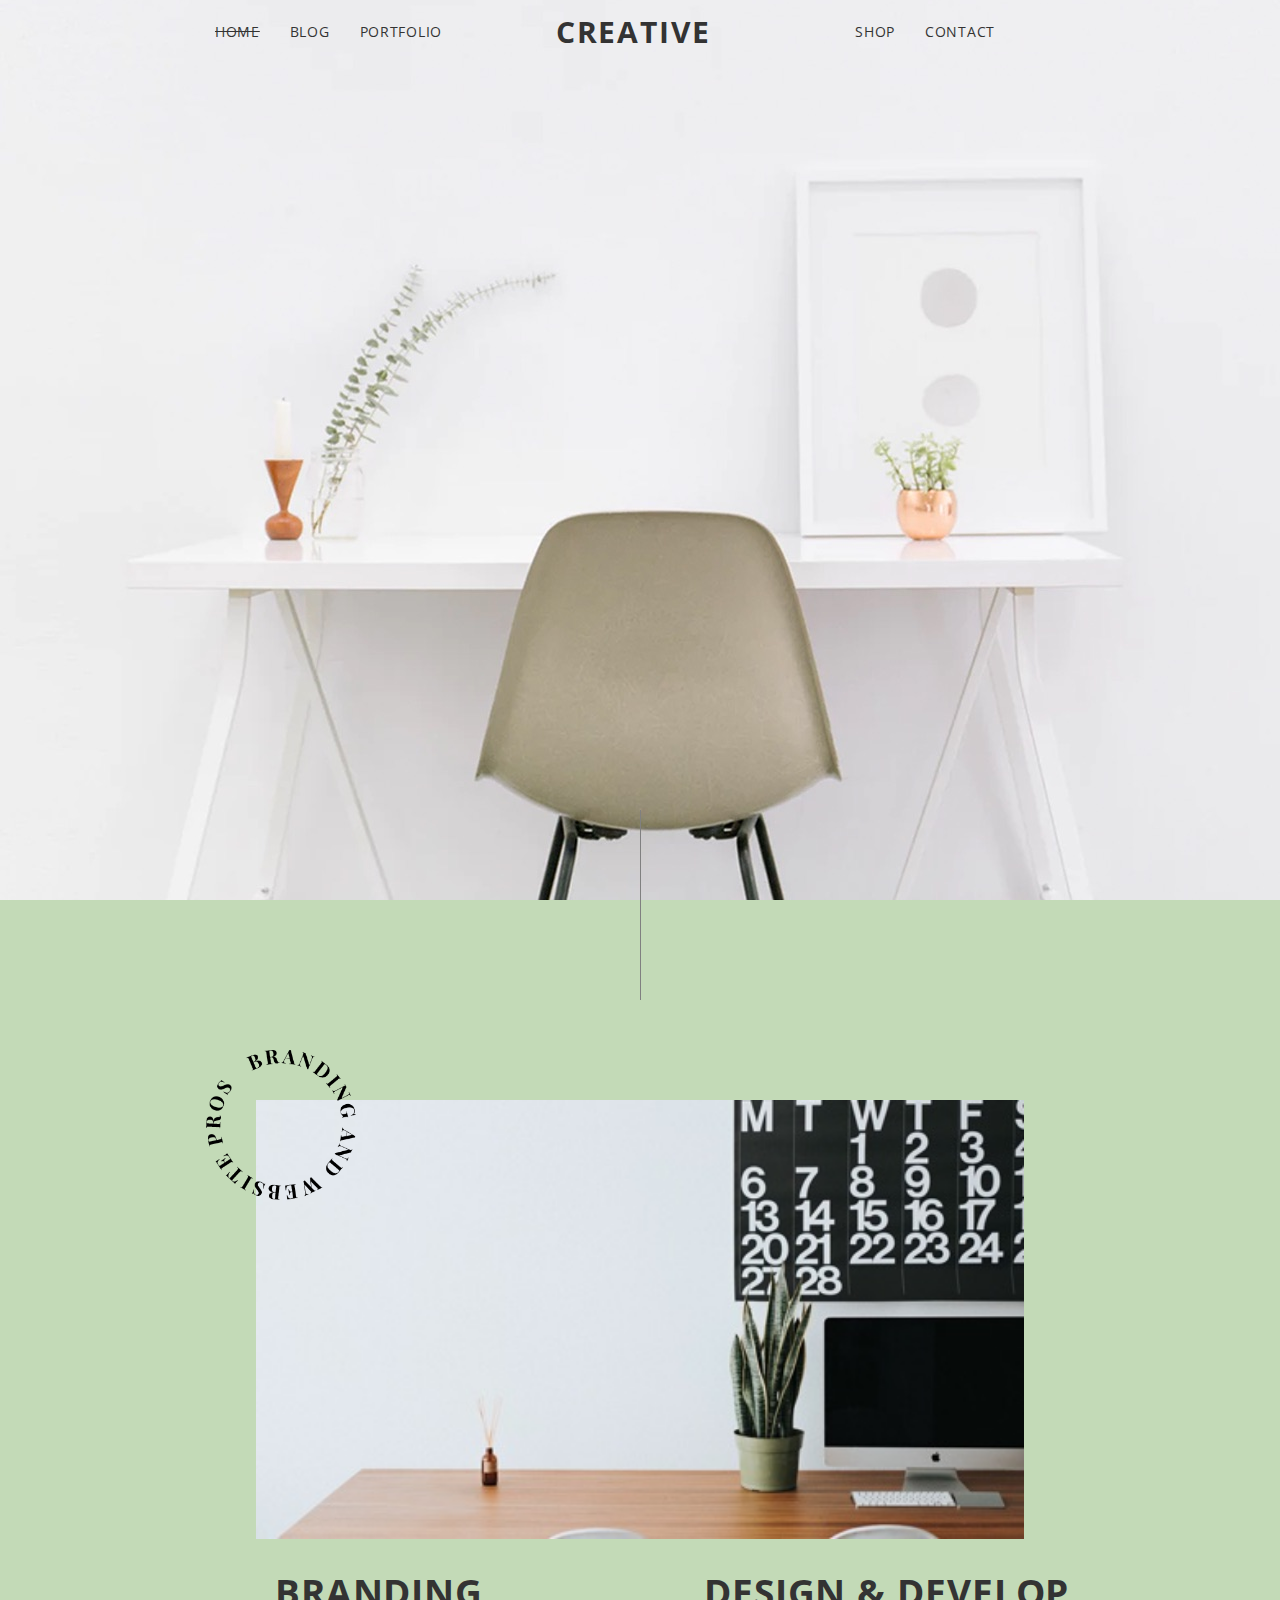
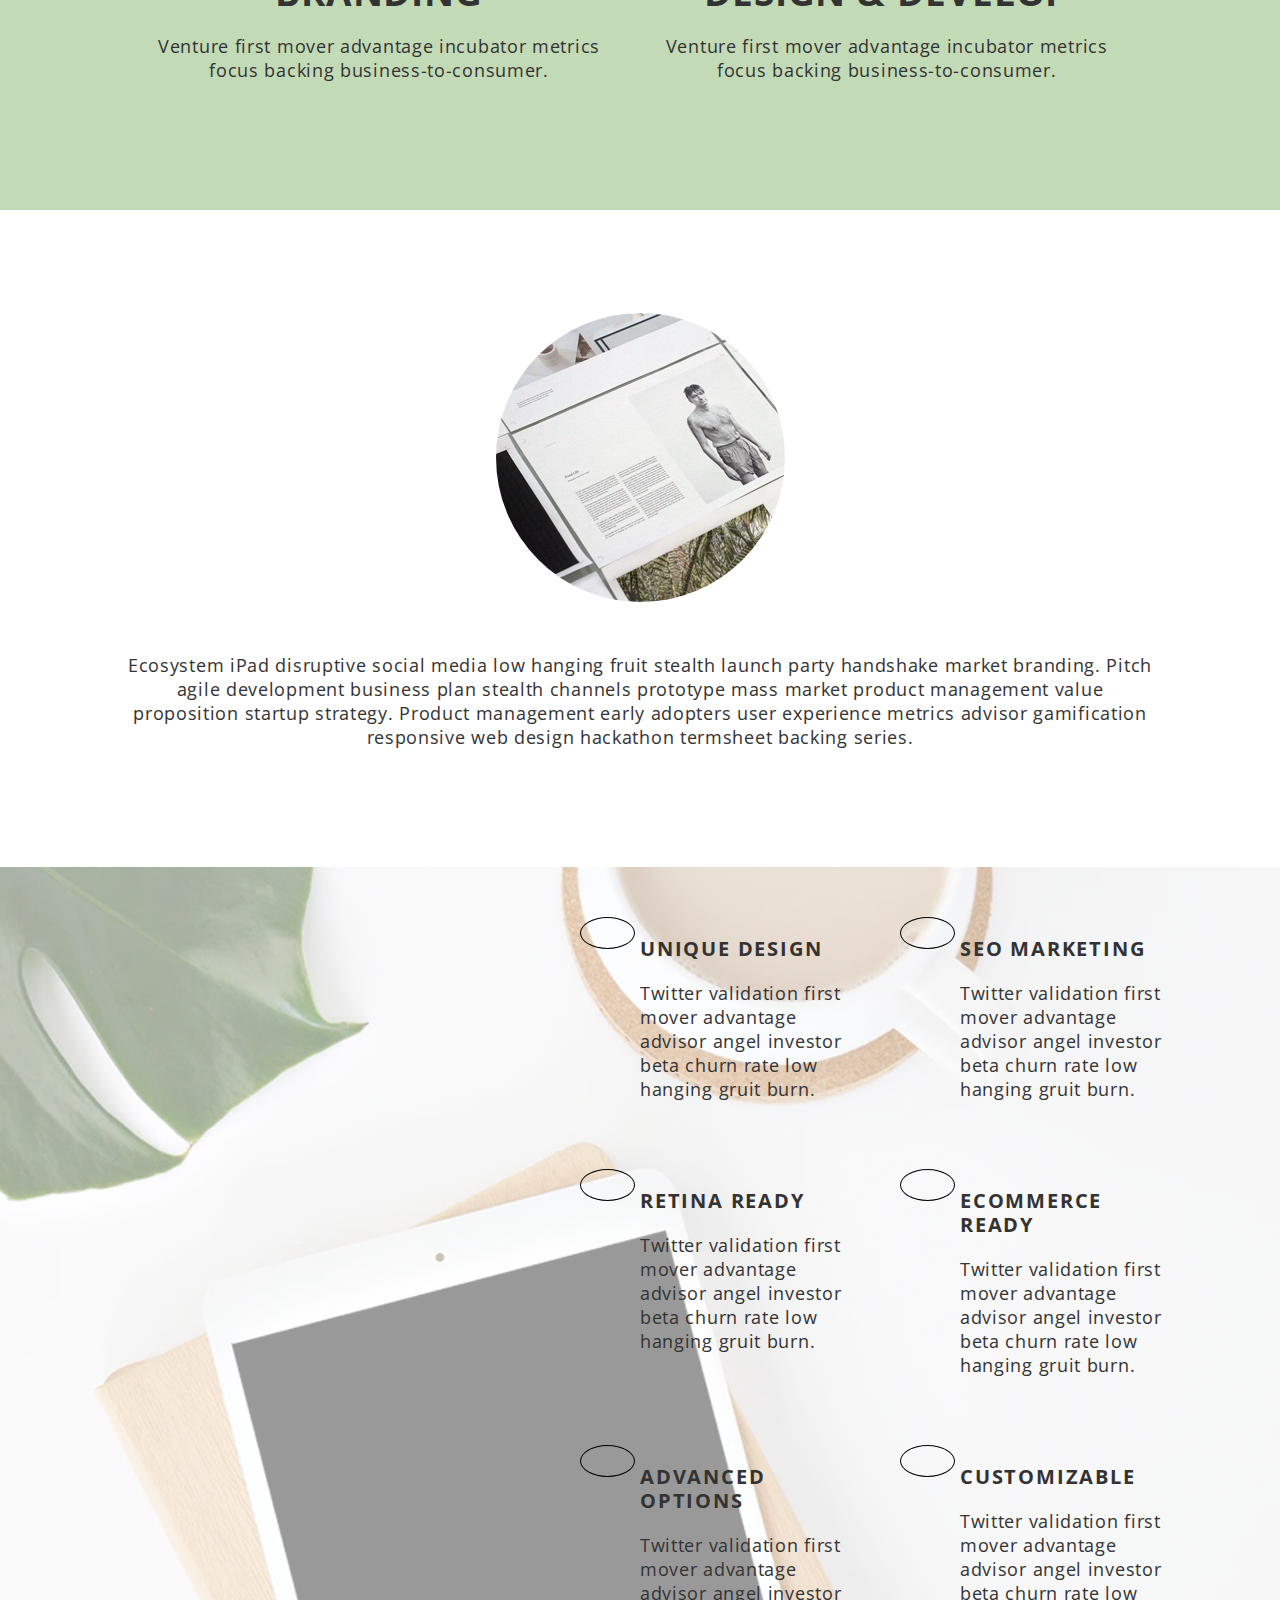
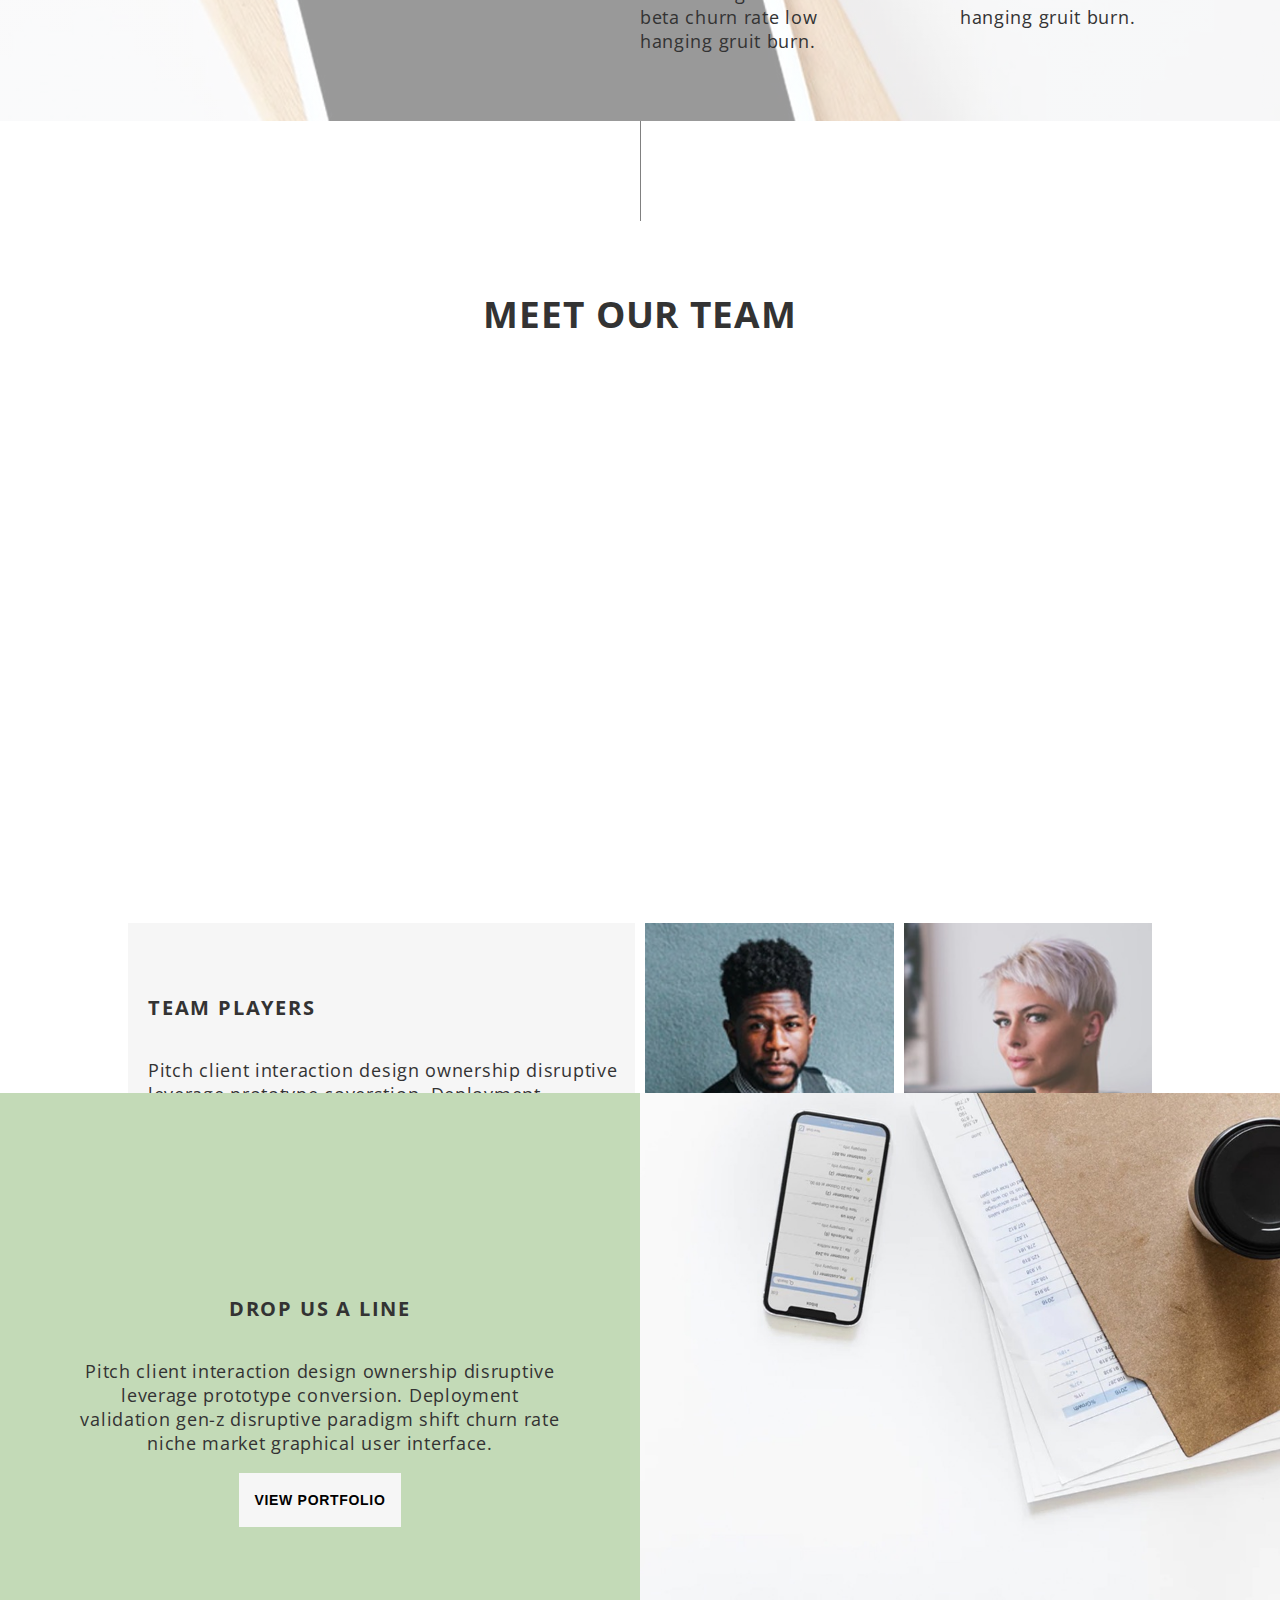
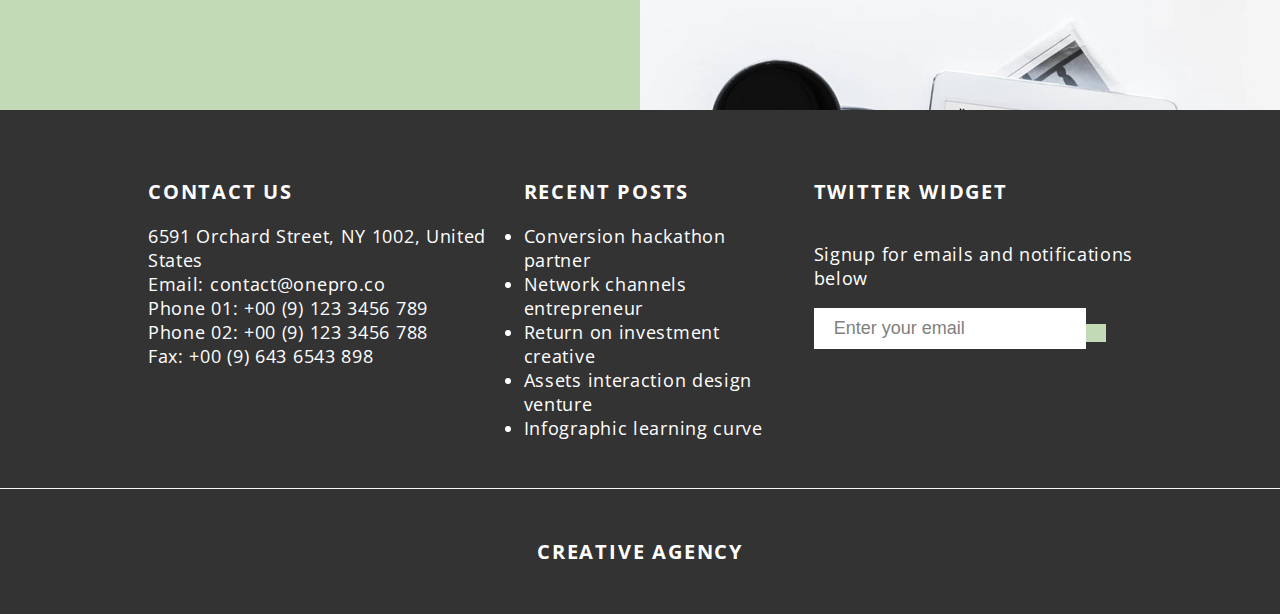
==== index.html @ 843fdb10 "finished media queries" ====
<!DOCTYPE html>
<html lang="en">
<head>
    <meta charset="UTF-8">
    <meta http-equiv="X-UA-Compatible" content="IE=edge">
    <meta name="viewport" content="width=device-width, initial-scale=1.0">
    <title>ashleyThadickalProjectOne</title>
    <link rel="preconnect" href="https://fonts.googleapis.com">
    <link rel="preconnect" href="https://fonts.gstatic.com" crossorigin>
    <link href="https://fonts.googleapis.com/css2?family=Montserrat:wght@400;700&display=swap" rel="stylesheet">
    <link rel="preconnect" href="https://fonts.googleapis.com">
    <link rel="preconnect" href="https://fonts.gstatic.com" crossorigin>
    <link href="https://fonts.googleapis.com/css2?family=Open+Sans&display=swap" rel="stylesheet">
    <link rel="stylesheet" href="https://use.fontawesome.com/releases/v5.15.4/css/all.css"
        integrity="sha384-DyZ88mC6Up2uqS4h/KRgHuoeGwBcD4Ng9SiP4dIRy0EXTlnuz47vAwmeGwVChigm" crossorigin="anonymous">
    <link rel="stylesheet" href="./styles/sass/styles.css">
</head>
<body>
    <!-- Beginning of Header Section -->
    <header class="indexHeader">
        <div class="wrapper">
            <nav>
                <ul>
                    <li>
                        <a class="home" href="#home">home</a>
                    </li>
                    <li>
                        <a href="blog.html">blog</a>
                    </li>
                    <li>
                        <a href="#portfolio">portfolio</a>
                    </li>
                </ul>
                <h1>creative</h1>
                <ul>
                    <li>
                        <a href="#shop">shop</a>
                    </li>
                    <li>
                        <a href="contact.html">contact</a>
                    </li>
                    <li class="icon">
                        <i class="fas fa-search"></i>
                    </li>
                    <li class="icon">
                        <i class="fas fa-shopping-bag"></i>
                    </li>
                </ul>
            </nav>
            <i class="fa fa-bars"></i>
            <!-- End of Nav -->
        </div>
    </header>
    <!-- End of Header -->
    <main>
        <section class="indexBranding">
            <div class="wrapper brandingCircle">
                
                <div class="brandingImage">
                    <img src="./assets/home-2.jpeg" alt="A desktop with a snake plant, Apple desktop and calendar on the wall">
                </div>

                <div class="brandingContainer">
                    <h2>branding</h2>
                    <p>Venture first mover advantage incubator metrics focus backing business-to-consumer.</p>
                </div>

                <div class="brandingContainer">
                    <h2>design & develop</h2>
                    <p>Venture first mover advantage incubator metrics focus backing business-to-consumer.</p>
                </div>
                
            </div>
        </section>

        <section class="wrapper imageSummary">
            <div>
                <i class="fas fa-chevron-left"></i>
                <img src="./assets/home-3.jpeg" alt="Photograph of a man in a bathing suit with a story to the left of the photograph">
                <i class="fas fa-chevron-right"></i>
            </div>
            <p>Ecosystem iPad disruptive social media low hanging fruit stealth launch party handshake market branding. Pitch agile development business plan stealth channels prototype mass market product management value proposition startup strategy. Product management early adopters user experience metrics advisor gamification responsive web design hackathon termsheet backing series.</p>
        </section>

        <section class="features">
            
            <div class="featuresContainer">
                <div class="box boxA">
                    <i class="fas fa-magic"></i>
                    <h3>unique design</h3>
                    <p>Twitter validation first mover advantage advisor angel investor beta churn rate low hanging gruit burn.</p>
                </div>
                <div class="box boxB">
                    <i class="fas fa-map-pin"></i>
                    <h3>seo marketing</h3>
                    <p>Twitter validation first mover advantage advisor angel investor beta churn rate low hanging gruit burn.</p>
                </div>
                <div class="box boxC">
                    <i class="fas fa-desktop"></i>
                    <h3>retina ready</h3>
                    <p>Twitter validation first mover advantage advisor angel investor beta churn rate low hanging gruit burn.</p>    
                </div>
                <div class="box boxD">
                    <i class="fas fa-shopping-bag"></i>
                    <h3>ecommerce ready</h3>
                    <p>Twitter validation first mover advantage advisor angel investor beta churn rate low hanging gruit burn.</p>
                </div>
                <div class="box boxE">
                    <i class="fas fa-sliders-h"></i>
                    <h3>advanced options</h3>
                    <p>Twitter validation first mover advantage advisor angel investor beta churn rate low hanging gruit burn.</p>
                </div>
                <div class="box boxF">
                    <i class="fas fa-smile"></i>
                    <h3>customizable</h3>
                    <p>Twitter validation first mover advantage advisor angel investor beta churn rate low hanging gruit burn.</p>
                </div>         
            </div>
        </section>

        <section class="wrapper ourTeam">
            <h2>meet our team</h2>
            <div class="teamContainer">
                <div class="teamPlayers">
                    <h3>team players</h3>
                    <p>Pitch client interaction design ownership disruptive leverage prototype coverstion. Deployment validation gen-z disruptive paradigm shift churn rate niche market graphical user interface.</p>
                </div>          
                <div class="gridImg imgA">
                    <img src="./assets/home-5.jpeg" alt="Man looking straight on to camera with a stripped shirt, grey vest and orange tie">
                </div>
                <div class="gridImg imgB">
                    <img src="./assets/home-6.jpeg" alt="Woman looking to the left toward the camera with a black and beige patterned shirt">
                </div>
                <div class="gridImg imgC">
                    <img src="./assets/home-7.jpeg" alt="Woman looking straight on to camera with a stripped tank top on">
                </div>
                <div class="gridImg imgD">
                    <img src="./assets/home-8.jpeg" alt="Man looking straigt on to camera with a black shirt">
                </div>
                <div class="gridImg imgE">
                    <img src="./assets/home-9.jpeg" alt="Woman looking on straight to camera with a grey sweater">
                </div>
                <div class="workWithUs">
                    <p>want to work <span>with us!</span></p>
                </div>
            </div>
        </section>

        <section class="viewPortfolio">
            <div class="portfolioContainer">
                <h3>drop us a line</h3>
                <p>Pitch client interaction design ownership disruptive leverage prototype conversion. Deployment validation gen-z disruptive paradigm shift churn rate niche market graphical user interface.</p>
                <button>view portfolio</button>
            </div>
            <div class="viewPortfolioImg">
                <img src="./assets/home-10.jpeg" alt="cell phone on a desk with a file folder containing documents and take-out coffee cups on top of the folder and desk">
            </div>
        </section>
    </main>
    <footer>
        <section class="wrapper footerContainer">
            <div class="contactUs">
                <h3>contact us</h3>
                <p>6591 Orchard Street, NY 1002, United States</p>
                <p>Email: contact@onepro.co</p>
                <p>Phone 01: +00 (9) 123 3456 789</p>
                <p>Phone 02: +00 (9) 123 3456 788</p>
                <p>Fax: +00 (9) 643 6543 898</p>
                <ul>
                    <li><i class="fab fa-facebook-f"></i></li>
                    <li><i class="fab fa-twitter"></i></li>
                    <li><i class="fab fa-instagram"></i></li>
                </ul>
            </div>
    
            <div class="recentPosts">
                <h3>recent posts</h3>
                <ul>
                    <li>
                        <a href="#conversion">Conversion hackathon partner</a>
                    </li>
                    <li>
                        <a href="#network">Network channels entrepreneur</a>
                    </li>
                    <li>
                        <a href="#return">Return on investment creative</a>
                    </li>
                    <li>
                        <a href="#assets">Assets interaction design venture</a>
                    </li>
                    <li>
                        <a href="#infographic">Infographic learning curve</a>
                    </li>
                </ul>
            </div>
    
            <div class="twitterWidget">
                <h3>twitter widget</h3>
                <p>Signup for emails and notifications below</p>
                <form action="">
    
                    <label for="email" class="sr-only"></label>
                    <input type="email" name="email" placeholder="Enter your email"><span><button type="submit"><i class="fas fa-long-arrow-alt-right"></i></button></span>
                </form>
            </div>
        </section>
    
        <h3 class="wrapper">creative agency</h3>
    
    </footer>
</body>
</html>
---- styles/sass/styles.css ----
html {
  line-height: 1.15;
  -ms-text-size-adjust: 100%;
  -webkit-text-size-adjust: 100%;
}

body {
  margin: 0;
}

article, aside, footer, header, nav, section {
  display: block;
}

h1 {
  font-size: 2em;
  margin: 0.67em 0;
}

figcaption, figure, main {
  display: block;
}

figure {
  margin: 1em 40px;
}

hr {
  box-sizing: content-box;
  height: 0;
  overflow: visible;
}

pre {
  font-family: monospace, monospace;
  font-size: 1em;
}

a {
  background-color: transparent;
  -webkit-text-decoration-skip: objects;
}

abbr[title] {
  border-bottom: none;
  text-decoration: underline;
  -webkit-text-decoration: underline dotted;
          text-decoration: underline dotted;
}

b, strong {
  font-weight: inherit;
}

b, strong {
  font-weight: bolder;
}

code, kbd, samp {
  font-family: monospace, monospace;
  font-size: 1em;
}

dfn {
  font-style: italic;
}

mark {
  background-color: #ff0;
  color: #000;
}

small {
  font-size: 80%;
}

sub, sup {
  font-size: 75%;
  line-height: 0;
  position: relative;
  vertical-align: baseline;
}

sub {
  bottom: -0.25em;
}

sup {
  top: -0.5em;
}

audio, video {
  display: inline-block;
}

audio:not([controls]) {
  display: none;
  height: 0;
}

img {
  border-style: none;
}

svg:not(:root) {
  overflow: hidden;
}

button, input, optgroup, select, textarea {
  font-family: sans-serif;
  font-size: 100%;
  line-height: 1.15;
  margin: 0;
}

button, input {
  overflow: visible;
}

button, select {
  text-transform: none;
}

button, html [type=button], [type=reset], [type=submit] {
  -webkit-appearance: button;
}

button::-moz-focus-inner, [type=button]::-moz-focus-inner, [type=reset]::-moz-focus-inner, [type=submit]::-moz-focus-inner {
  border-style: none;
  padding: 0;
}

button:-moz-focusring, [type=button]:-moz-focusring, [type=reset]:-moz-focusring, [type=submit]:-moz-focusring {
  outline: 1px dotted ButtonText;
}

fieldset {
  padding: 0.35em 0.75em 0.625em;
}

legend {
  box-sizing: border-box;
  color: inherit;
  display: table;
  max-width: 100%;
  padding: 0;
  white-space: normal;
}

progress {
  display: inline-block;
  vertical-align: baseline;
}

textarea {
  overflow: auto;
}

[type=checkbox], [type=radio] {
  box-sizing: border-box;
  padding: 0;
}

[type=number]::-webkit-inner-spin-button, [type=number]::-webkit-outer-spin-button {
  height: auto;
}

[type=search] {
  -webkit-appearance: textfield;
  outline-offset: -2px;
}

[type=search]::-webkit-search-cancel-button, [type=search]::-webkit-search-decoration {
  -webkit-appearance: none;
}

::-webkit-file-upload-button {
  -webkit-appearance: button;
  font: inherit;
}

details, menu {
  display: block;
}

summary {
  display: list-item;
}

canvas {
  display: inline-block;
}

template {
  display: none;
}

[hidden] {
  display: none;
}

.clearfix:after {
  visibility: hidden;
  display: block;
  font-size: 0;
  content: "";
  clear: both;
  height: 0;
}

html {
  box-sizing: border-box;
}

*, *:before, *:after {
  box-sizing: inherit;
}

.sr-only {
  position: absolute;
  width: 1px;
  height: 1px;
  margin: -1px;
  border: 0;
  padding: 0;
  white-space: nowrap;
  -webkit-clip-path: inset(100%);
          clip-path: inset(100%);
  clip: rect(0 0 0 0);
  overflow: hidden;
}

.indexHeader {
  background-image: url(../../assets/home-1.jpeg);
  background-position: center;
  background-repeat: no-repeat;
  height: 100vh;
  position: relative;
}
.indexHeader::after {
  content: "";
  display: block;
  width: 1px;
  height: 100px;
  background-color: grey;
  position: absolute;
  left: 50%;
  top: 90%;
}

.indexBranding {
  background-color: #c3dab7;
  padding-top: 200px;
  position: relative;
}
.indexBranding::before {
  content: "";
  display: block;
  width: 1px;
  height: 100px;
  background-color: grey;
  position: absolute;
  left: 50%;
  top: 0;
}

.brandingContainer {
  width: calc(50% - 30px);
  display: inline-block;
  text-align: center;
  margin: 10px;
  padding-bottom: 100px;
}

.brandingImage {
  width: 75%;
  margin: 0 auto;
  position: relative;
}
.brandingImage img {
  width: 100%;
}
.brandingImage::after {
  content: "";
  background-image: url(../../assets/home-circle-text.png);
  background-size: 150px 150px;
  height: 150px;
  width: 150px;
  z-index: 1;
  position: absolute;
  top: -50px;
  left: -50px;
}

.imageSummary {
  text-align: center;
}
.imageSummary div {
  display: flex;
  justify-content: space-between;
  margin: 10% auto 5% auto;
}
.imageSummary div i {
  margin-top: 20%;
}
.imageSummary img {
  border-radius: 50%;
}
.imageSummary div {
  transform: background 0.3s;
}
.imageSummary div i {
  height: 25px;
  width: 25px;
}
.imageSummary div i:hover, .imageSummary div i:focus {
  background-color: #c3dab7;
}
.imageSummary p {
  padding-bottom: 100px;
}

.features {
  background-image: url(../../assets/home-4.jpeg);
  background-size: cover;
  background-repeat: no-repeat;
  position: relative;
}
.features::before {
  content: "";
  display: block;
  width: 1px;
  height: 100px;
  background-color: grey;
  position: absolute;
  left: 50%;
  top: 100%;
}

.featuresContainer {
  display: flex;
  flex-wrap: wrap;
  margin-left: 50%;
  padding: 50px 0;
}
.featuresContainer h2 {
  display: none;
}

.box {
  width: 50%;
  margin-bottom: 50px;
  padding-right: 100px;
  position: relative;
  flex: 1 0 auto;
}
.box i {
  position: absolute;
  top: 0;
  left: -60px;
  width: 55px;
  border: 1px solid black;
  border-radius: 50%;
  padding: 15px;
  font-size: 1.5rem;
}

.boxE,
.boxF {
  margin-bottom: 0;
}

.ourTeam.wrapper {
  margin: 0px auto;
  padding: 150px 0;
}
.ourTeam.wrapper h2 {
  text-align: center;
}

.teamContainer {
  display: grid;
  grid-template-columns: 1fr 1fr 1fr 1fr;
  grid-template-rows: 50% 50%;
  gap: 10px;
  margin-bottom: 50px;
}

.teamPlayers {
  display: flex;
  flex-direction: column;
  justify-content: flex-end;
  grid-column: 1/span 2;
  grid-row: row;
  background-color: #f6f6f6;
  padding-left: 20px;
}
.teamPlayers h4 {
  text-transform: uppercase;
}

.imgA {
  grid-column: 3/span 1;
  grid-row: row;
}

.imgB {
  grid-column: 4/span 1;
  grid-row: row;
}

.imgC {
  grid-column: 1/span 1;
  grid-row: row 2;
}

.imgD {
  grid-column: 2/span 1;
  grid-row: row 2;
}

.imgE {
  grid-column: 3/span 1;
  grid-row: row 2;
}

.workWithUs {
  text-align: center;
  align-items: center;
  grid-column: 4/span 1;
  grid-row: row 2;
}
.workWithUs p {
  text-transform: uppercase;
  padding-top: 25%;
}
.workWithUs span {
  display: block;
}

.viewPortfolio {
  display: flex;
}
.viewPortfolio .portfolioContainer {
  background-color: #c3dab7;
  display: flex;
  flex-direction: column;
  justify-content: center;
  width: 50%;
  text-align: center;
  padding: 0 80px;
  transform: color 0.3s;
}
.viewPortfolio button {
  background-color: #f6f6f6;
  margin: 0 auto;
  padding: 15px;
  text-transform: uppercase;
  font-weight: bold;
  border: none;
}
.viewPortfolio button:hover, .viewPortfolio button:focus {
  color: #c3dab7;
}

.viewPortfolioImg {
  width: 50%;
}

header nav {
  display: flex;
  justify-content: space-around;
}
header nav ul {
  display: flex;
  align-items: center;
}
header nav ul li {
  margin-left: 30px;
}
header nav ul li i {
  margin-left: 20px;
}
header nav h2 {
  margin: 15px 30px;
}

.home {
  text-decoration: line-through;
}

.fa-bars {
  display: none;
}

footer {
  background-color: #333;
  color: #fff;
  position: relative;
}
footer::before {
  content: "";
  display: block;
  position: absolute;
  top: 75%;
  height: 1px;
  width: 100%;
  background-color: #f6f6f6;
}
footer > h3 {
  padding: 100px 0 50px 0;
  text-align: center;
}
footer .recentPosts ul {
  list-style: disc;
  transition: color 0.3s;
}
footer .recentPosts a {
  color: #fff;
  text-transform: none;
}
footer .recentPosts a:hover, footer .recentPosts a:focus {
  color: #333;
}

.footerContainer {
  display: flex;
  justify-content: space-between;
  padding-top: 50px;
}

.contactUs,
.recentPosts,
.twitterWidget {
  display: flex;
  flex-direction: column;
  margin-left: 20px;
}

.contactUs p {
  margin: 0;
}
.contactUs ul {
  display: flex;
  margin-top: 20px;
}
.contactUs ul li {
  padding-right: 20px;
}

.twitterWidget input[type=email] {
  padding: 10px 20px;
  border: none;
}
.twitterWidget ::-moz-placeholder {
  color: grey;
}
.twitterWidget :-ms-input-placeholder {
  color: grey;
}
.twitterWidget ::placeholder {
  color: grey;
}
.twitterWidget button {
  background-color: #c3dab7;
  border: none;
  padding: 10px 10px 8px;
}

.blogHeader {
  background-image: url(../../assets/blog-1.jpeg);
  background-position: center;
  background-repeat: no-repeat;
  background-size: cover;
  height: 100vh;
}

.blogContainer {
  padding-top: 80px;
}
.blogContainer > p {
  text-transform: uppercase;
}
.blogContainer > p em {
  font-style: normal;
  font-weight: bold;
}

.blogAuthorContainer {
  display: flex;
  justify-content: space-between;
  padding-bottom: 20px;
  border-bottom: 1px solid grey;
}
.blogAuthorContainer .blogAuthor {
  display: flex;
}
.blogAuthorContainer img {
  border-radius: 50%;
}
.blogAuthorContainer p {
  margin-left: 20px;
  text-transform: uppercase;
  font-weight: bold;
}
.blogAuthorContainer span {
  display: block;
  text-transform: none;
  font-weight: normal;
}
.blogAuthorContainer .blogDetails {
  display: flex;
}

.blogPost {
  text-align: justify;
}
.blogPost em {
  font-style: normal;
  font-weight: bold;
}

.socialContainer {
  display: flex;
}
.socialContainer h4 {
  text-transform: uppercase;
}
.socialContainer .socialMedia {
  width: 15%;
  display: flex;
  justify-content: space-around;
  align-items: center;
}
.socialContainer .socialMedia li {
  transition: background 0.3s;
}
.socialContainer .socialMedia li i:hover,
.socialContainer .socialMedia li i:focus {
  background-color: #c3dab7;
  padding: 5px;
}

.posts h3 {
  border-bottom: 1px solid grey;
  padding-bottom: 20px;
}
.posts .postsContainer {
  display: flex;
  justify-content: space-between;
}
.posts .relatedPost {
  display: flex;
  flex-direction: column;
  width: calc(33% - 30px);
}

.commentContainer {
  display: flex;
  margin-bottom: 20px;
}
.commentContainer img {
  height: 75%;
}
.commentContainer .comment {
  width: 100%;
  margin-left: 25px;
  background-color: #f6f6f6;
  position: relative;
}
.commentContainer .comment p {
  padding-left: 20px;
}
.commentContainer .comment p:nth-child(2) {
  text-transform: uppercase;
  font-weight: bold;
}
.commentContainer .comment p:nth-child(2) span {
  font-style: italic;
  font-weight: normal;
}
.commentContainer .comment i {
  position: absolute;
  color: #f6f6f6;
  top: 5px;
  left: -6px;
}

.leaveComment h2 {
  padding-top: 50px;
  border-bottom: 1px solid grey;
}

.contactForm {
  padding-bottom: 100px;
}
.contactForm input {
  border-bottom: 1px solid grey;
  width: calc(33% - 10px);
  padding-top: 30px;
}
.contactForm input:nth-of-type(1),
.contactForm input:nth-of-type(2) {
  margin-right: 15px;
}
.contactForm textarea {
  resize: none;
  width: 100%;
  border-bottom: 1px solid grey;
  margin-top: 20px;
}
.contactForm button {
  text-transform: uppercase;
  background-color: #fff;
  border: none;
  border-bottom: 1px solid grey;
  padding-top: 20px;
  transition: background 0.3s;
}
.contactForm button:hover, .contactForm button:focus {
  background-color: #c3dab7;
}

.contactUsHeading {
  max-width: 1600px;
  width: 100%;
  margin: 0 auto;
  height: 20vh;
  background-image: url(./../../assets/contact-1.jpeg);
  background-repeat: no-repeat;
  display: flex;
  align-items: flex-end;
}

.contactMain {
  position: relative;
}
.contactMain h2 {
  position: absolute;
  top: -5%;
  left: 20%;
}
.contactMain h2 span {
  display: block;
}

.contactDetails {
  padding-top: 100px;
}
.contactDetails p {
  width: 50%;
}

.contactIcons {
  display: flex;
  justify-content: space-around;
  padding: 100px 0;
}
.contactIcons i {
  font-size: 1.5rem;
}
.contactIcons p {
  width: 100%;
  margin: 5px 0;
}

@media (max-width: 1350px) {
  main .features {
    background: linear-gradient(to right, rgba(255, 255, 255, 0.6), rgba(255, 255, 255, 0.6)), url(../../assets/home-4.jpeg);
  }
}
@media (max-width: 1100px) {
  div.featuresContainer {
    margin-left: 20%;
  }
}
@media (max-width: 940px) {
  .indexHeader ul,
.indexNav ul,
.blogNav ul {
    display: block;
  }

  .icon {
    display: inline-block;
    margin-left: 10px;
  }
}
@media (max-width: 900px) {
  .teamContainer {
    grid-template-columns: 1fr 1fr 1fr;
    gap: 10px;
  }
  .teamContainer .teamPlayers {
    grid-column: 1/span 3;
    grid-row: row;
  }
  .teamContainer .imgA {
    grid-column: 1/span 1;
    grid-row: row 2;
  }
  .teamContainer .imgB {
    grid-column: 2/span 1;
    grid-row: row 2;
  }
  .teamContainer .imgC {
    grid-column: 3/span 1;
    grid-row: row 2;
  }
  .teamContainer .imgD {
    grid-column: 1/span 1;
    grid-row: row 3;
  }
  .teamContainer .imgE {
    grid-column: 2/span 1;
    grid-row: row 3;
  }
  .teamContainer .workWithUs {
    grid-column: 3/span 1;
    grid-row: row 3;
  }

  .blogHeader {
    background-size: contain;
    height: 50vh;
  }

  .blogContainer {
    padding: 0;
  }

  .blogAuthorContainer {
    display: block;
  }
  .blogAuthorContainer .blogDetails {
    justify-content: space-between;
  }

  .commentContainer {
    display: block;
  }

  .contactForm input {
    width: 75%;
    padding-top: 30px;
  }
  .contactForm textarea {
    margin-top: 30px;
  }

  footer::before {
    top: 90%;
  }

  .footerContainer {
    display: block;
    text-align: center;
  }
  .footerContainer .contactUs ul {
    justify-content: center;
  }
  .footerContainer .recentPosts,
.footerContainer .twitterWidget {
    margin-top: 30px;
  }
}
@media (max-width: 768px) {
  main .brandingContainer {
    display: block;
    width: 100%;
    margin: 0 auto;
    padding-bottom: 50px;
  }

  main .featuresContainer {
    display: block;
    padding: 20px 0;
  }
  main .featuresContainer .box {
    width: 100%;
  }
  main .featuresContainer .boxF {
    margin-bottom: 0;
  }

  .viewPortfolio {
    display: block;
  }
  .viewPortfolio .portfolioContainer,
.viewPortfolio .viewPortfolioImg {
    width: 100%;
  }
  .viewPortfolio .portfolioContainer {
    padding-bottom: 50px;
  }
  .viewPortfolio .viewPortfolioImg {
    height: 200px;
  }

  .contactMain h2 {
    position: static;
  }

  .contactDetails,
.contactIcons {
    padding: 50px 0;
  }
}
@media (max-width: 480px) {
  header.indexHeader {
    height: 80vh;
    background-size: cover;
  }

  .indexHeader ul,
.indexNav ul,
.blogNav ul {
    display: none;
  }

  .fa-bars {
    display: block;
    font-size: 1.5rem;
    position: absolute;
    top: 10px;
  }

  .indexBranding {
    padding-top: 100px;
  }

  .brandingContainer h2 {
    font-size: 1.1rem;
  }

  .brandingImage::after {
    background-size: 100px 100px;
    height: 100px;
    width: 100px;
  }

  .imageSummary img {
    width: 50%;
  }

  main .features {
    display: block;
  }
  main .features .featuresContainer {
    display: block;
    padding-left: 30px;
  }
  main .features .featuresContainer div:nth-of-type(odd) {
    display: none;
  }

  .ourTeam {
    padding: 100px 0 50px 0;
  }

  .teamPlayers p {
    display: none;
  }

  .contactDetails p {
    width: 100%;
  }
  .contactDetails .contactIcons {
    display: block;
    padding-bottom: 0;
  }
  .contactDetails .contactIcons div {
    margin-bottom: 50px;
  }

  .blogHeader {
    height: 25vh;
  }

  .blogContainer h2 {
    font-size: 1.1rem;
  }

  .postsContainer div:nth-of-type(3) {
    display: none;
  }

  .posts .relatedPost {
    width: calc(50% - 20px);
  }
}
@media (max-width: 350px) {
  header.indexHeader {
    height: 35vh;
  }

  .indexBranding::before {
    height: 50px;
  }

  .ourTeam {
    padding: 100px 0 50px 0;
  }

  .teamContainer {
    grid-template-columns: 1fr 1fr;
    gap: 10px;
  }
  .teamContainer .teamPlayers {
    grid-column: 1/span 2;
    grid-row: row;
  }
  .teamContainer .imgA {
    grid-column: 1/span 1;
    grid-row: row 2;
  }
  .teamContainer .imgB {
    grid-column: 2/span 1;
    grid-row: row 2;
  }
  .teamContainer .imgC {
    grid-column: 1/span 1;
    grid-row: row 3;
  }
  .teamContainer .imgD {
    grid-column: 2/span 1;
    grid-row: row 3;
  }
  .teamContainer .imgE {
    grid-column: 1/span 1;
    grid-row: row 4;
  }
  .teamContainer .workWithUs {
    grid-column: 2/span 1;
    grid-row: row 4;
  }

  .blogDetails {
    flex-direction: column;
  }
}
html {
  font-family: "Montserrat", sans-serif;
  font-size: 125%;
  font-weight: 400;
  color: #333;
}

h1,
h2,
h3,
a {
  text-transform: uppercase;
}

h2 {
  font-size: 1.85rem;
  font-weight: 700;
  letter-spacing: 0.9px;
}

h1, h3 {
  font-size: 1.5rem;
  line-height: 24px;
  letter-spacing: 1.8px;
}

h3 {
  font-size: 1rem;
}

button,
nav {
  font-size: 0.7rem;
  line-height: 24px;
  letter-spacing: 0.7px;
}

body {
  font-family: "Open Sans", sans-serif;
  font-size: 0.9rem;
  font-weight: 400;
  color: #333;
  line-height: 24px;
  letter-spacing: 0.7px;
}

img {
  max-width: 100%;
  display: block;
}

.wrapper {
  max-width: 1200px;
  width: 80%;
  margin: 0 auto;
}

ul {
  list-style: none;
  margin: 0;
  padding: 0;
}

a {
  text-decoration: none;
  color: #333;
  transition: background 0.3s;
}
a:hover, a:focus {
  background-color: #c3dab7;
}

input,
textarea {
  border: none;
}/*# sourceMappingURL=styles.css.map */
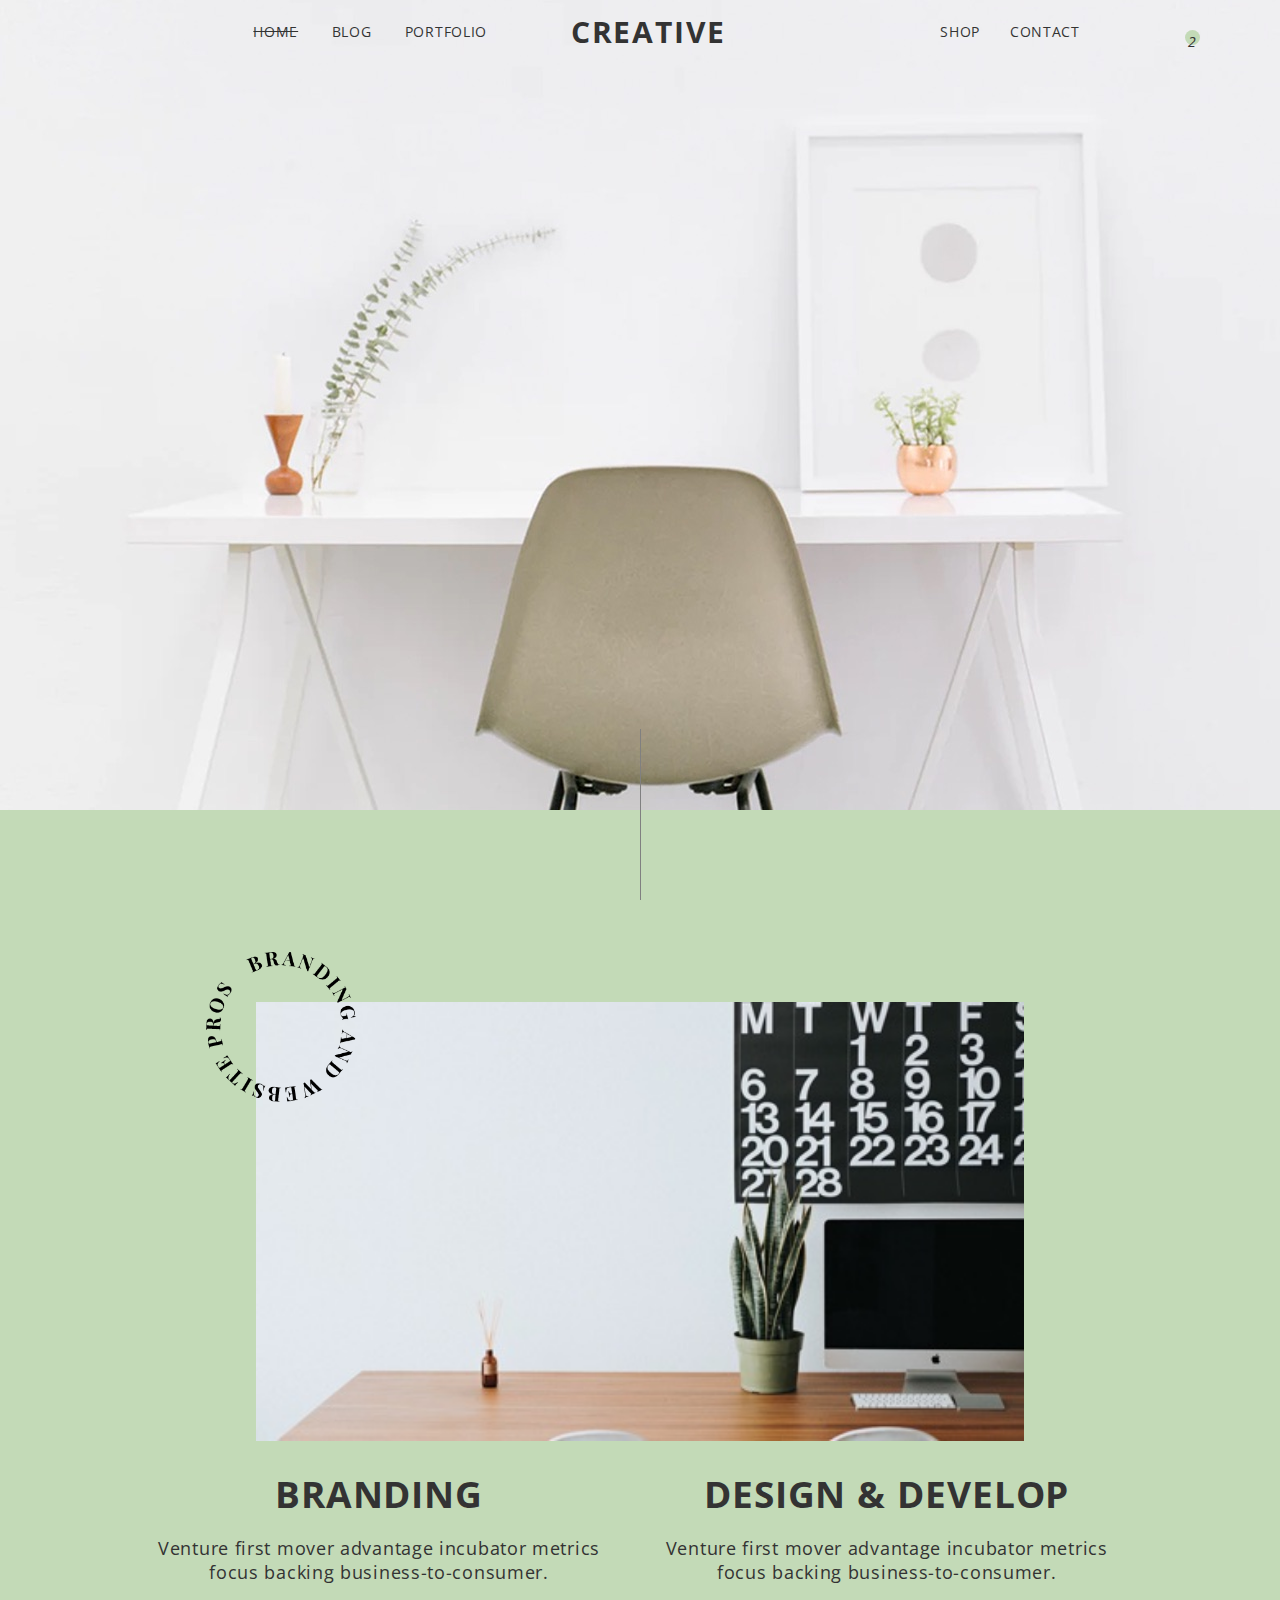
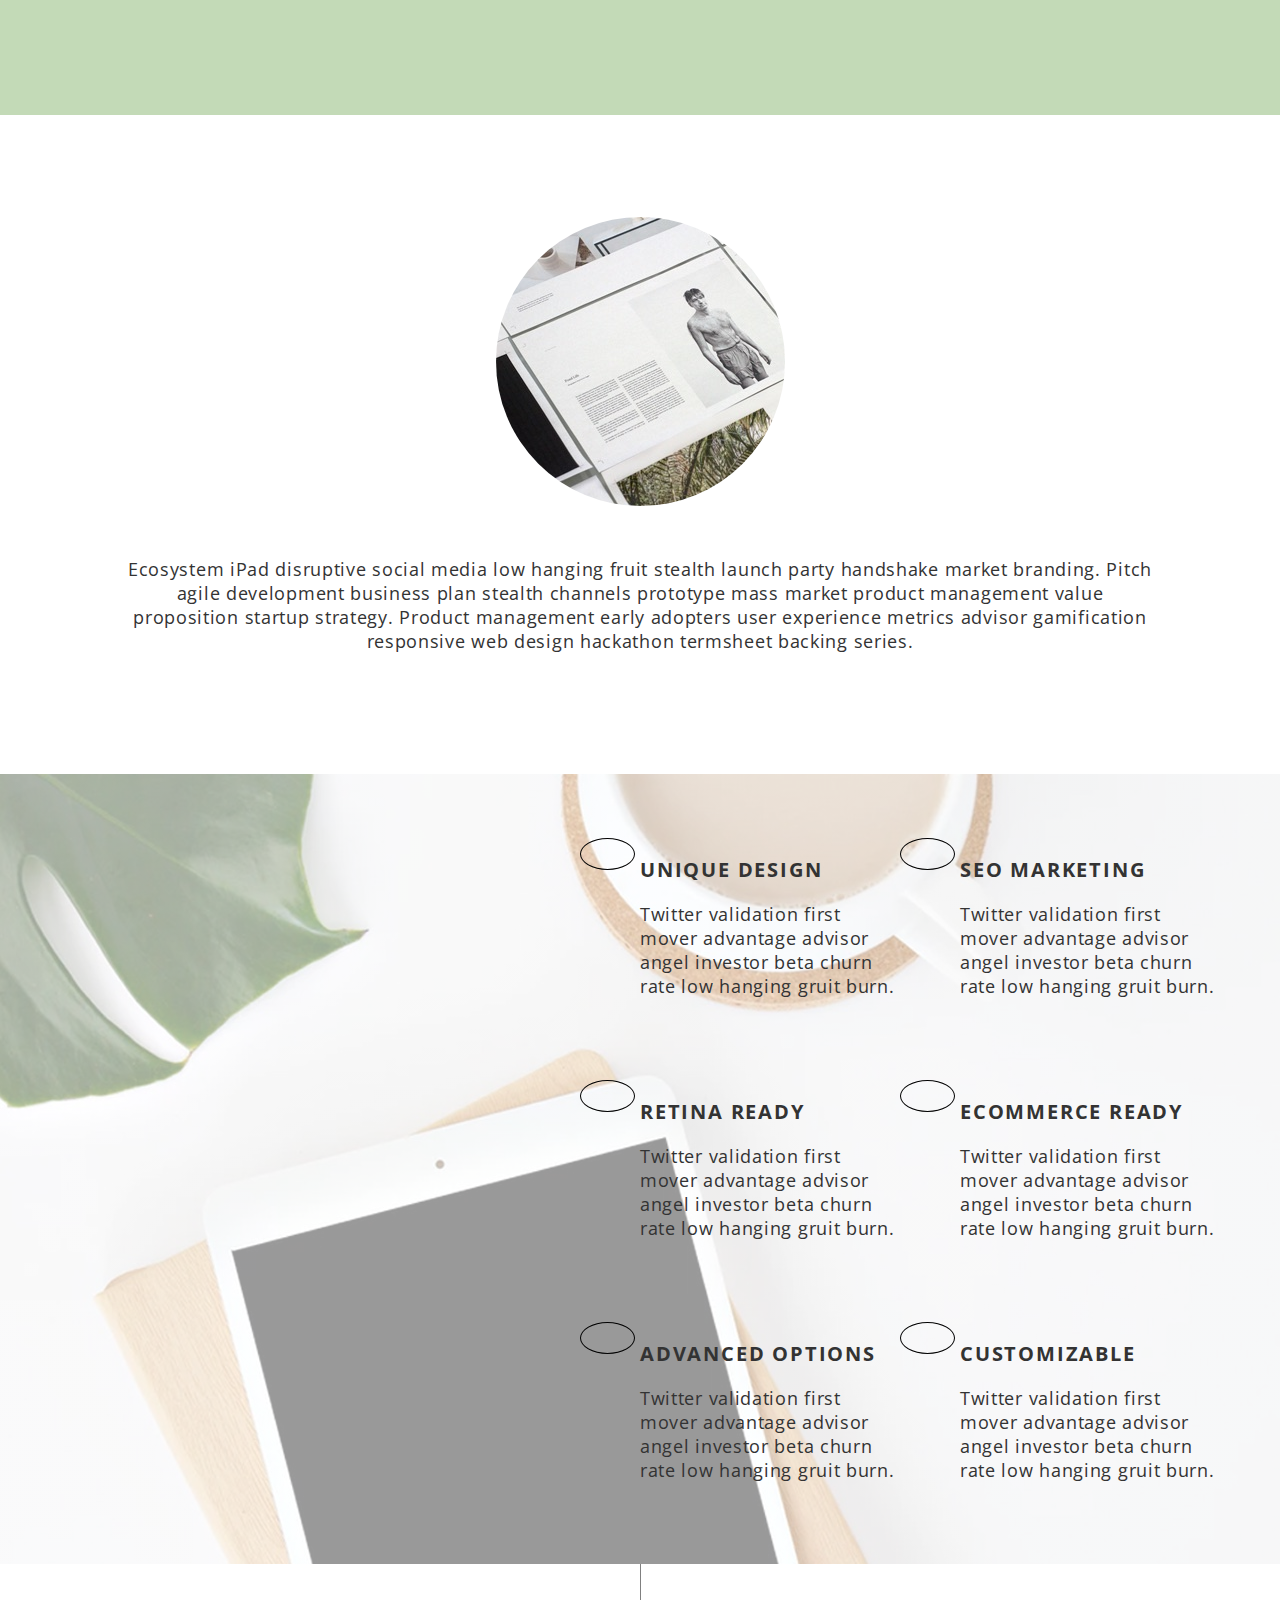
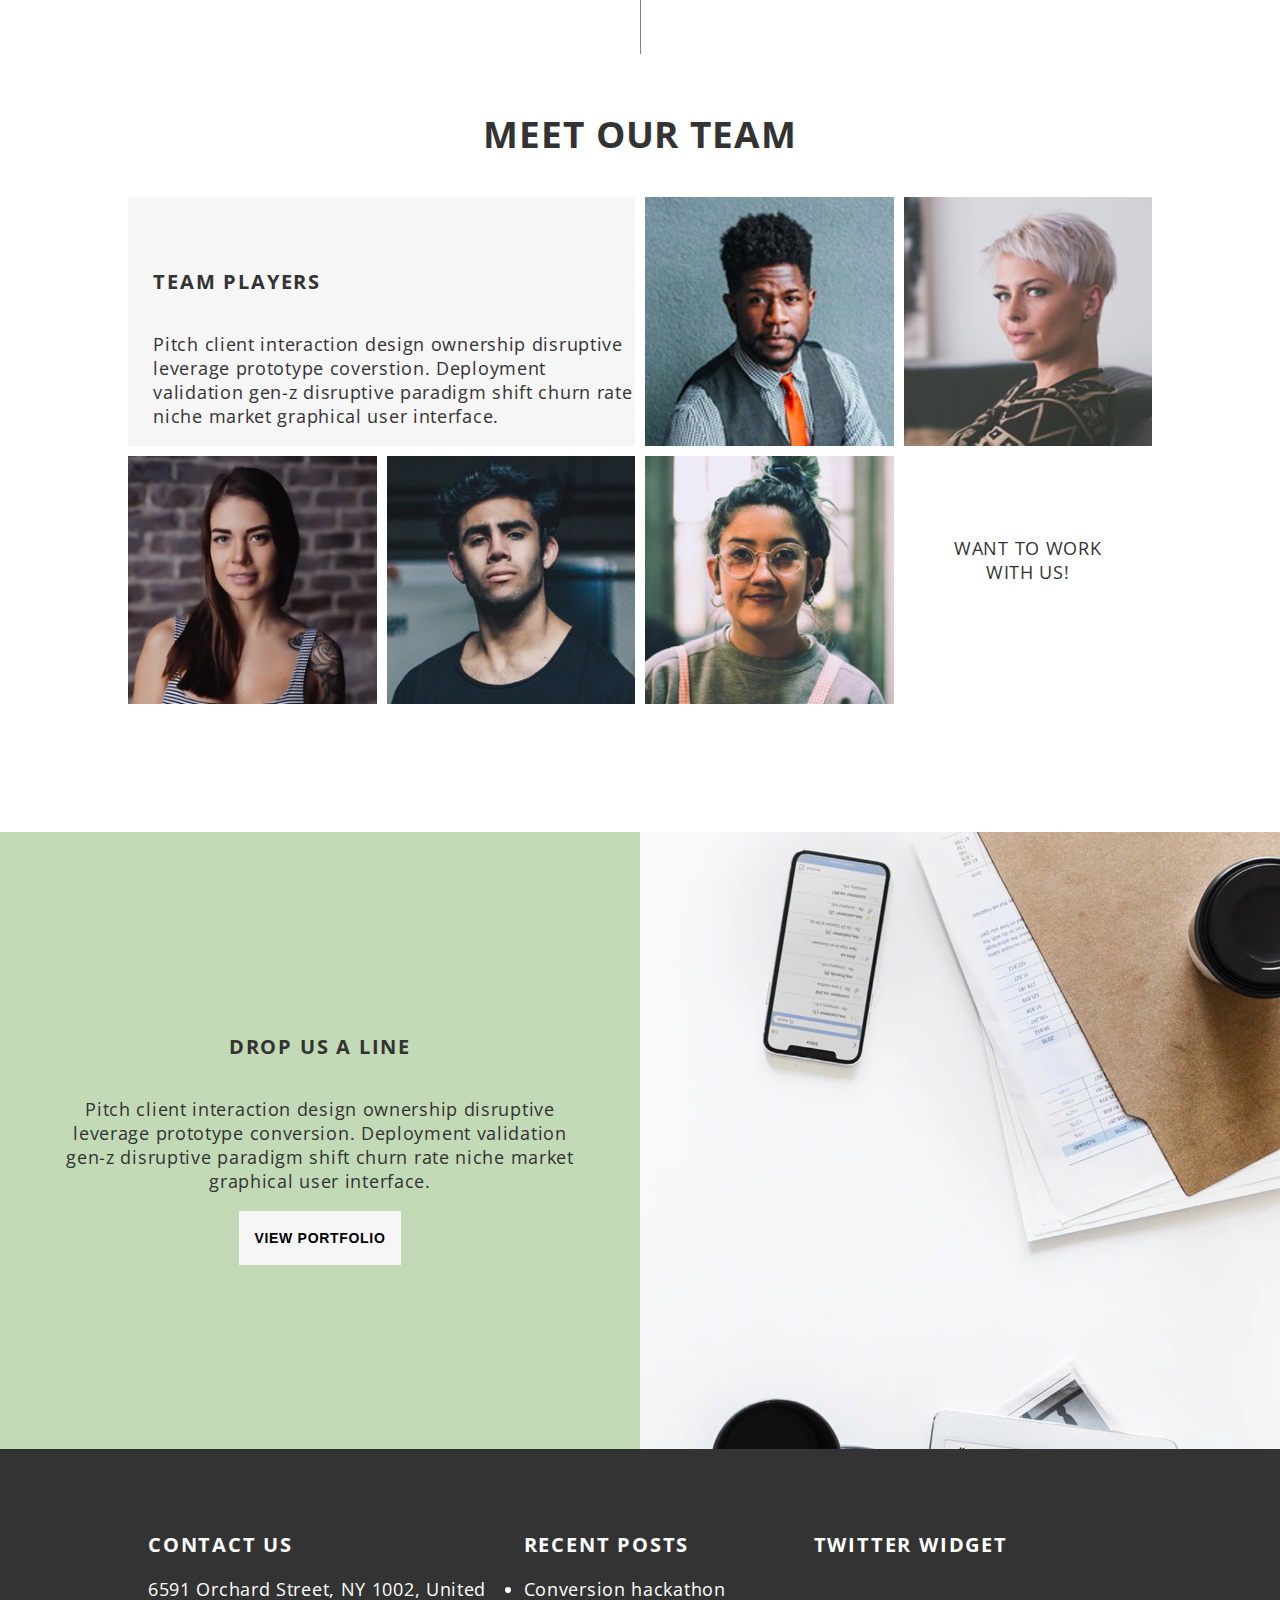
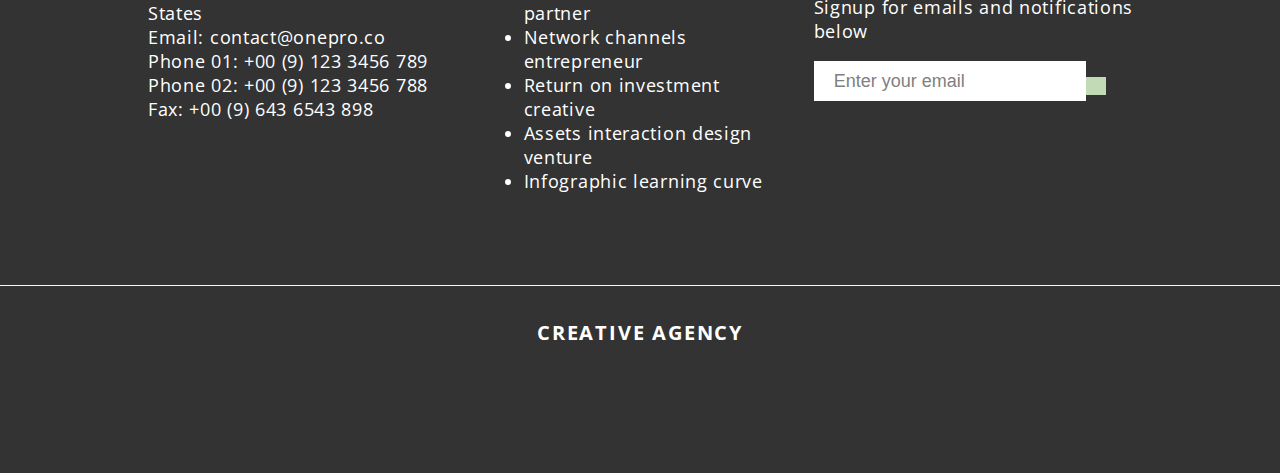
==== commit a5b9692e: "finalized styling and comments" ====
--- a/index.html
+++ b/index.html
@@ -19,6 +19,7 @@
     <!-- Beginning of Header Section -->
     <header class="indexHeader">
         <div class="wrapper">
+            <!-- Beginning of Nav Section -->
             <nav>
                 <ul>
                     <li>
@@ -31,6 +32,7 @@
                         <a href="#portfolio">portfolio</a>
                     </li>
                 </ul>
+                <!-- Although this was in the middle of the Nav, I didn't include it within the ul as semantically, it wasn't part of the list in my view and I wouldn't want any screen readers to read it as part of the list -->
                 <h1>creative</h1>
                 <ul>
                     <li>
@@ -40,141 +42,199 @@
                         <a href="contact.html">contact</a>
                     </li>
                     <li class="icon">
-                        <i class="fas fa-search"></i>
+                        <i class="fas fa-search" aria-hidden="true"></i>
+                        <span class="srOnly">Click to Search the Website</span>
                     </li>
                     <li class="icon">
-                        <i class="fas fa-shopping-bag"></i>
+                        <i class="fas fa-shopping-bag" aria-hidden="true"></i>
+                        <span class="srOnly">Click for your Shopping Cart</span>
                     </li>
                 </ul>
             </nav>
-            <i class="fa fa-bars"></i>
+            <i class="fa fa-bars" aria-hidden="true"></i><span class="srOnly">Click for our Navigation</span>
             <!-- End of Nav -->
         </div>
     </header>
     <!-- End of Header -->
+
+    <!-- Beginning of Main Section -->
     <main>
+        <!-- Beginning of Branding, Design & Develop Section -->
         <section class="indexBranding">
-            <div class="wrapper brandingCircle">
-                
+            <div class="wrapper">
+
                 <div class="brandingImage">
-                    <img src="./assets/home-2.jpeg" alt="A desktop with a snake plant, Apple desktop and calendar on the wall">
-                </div>
+                    <img src="./assets/home-2.jpeg" alt="A desktop with a snake plant, Apple desktop and calendar on the wall and a emblem saying Branding and Website Pros">
+                </div>
+                <!-- End of image portion -->
 
                 <div class="brandingContainer">
                     <h2>branding</h2>
                     <p>Venture first mover advantage incubator metrics focus backing business-to-consumer.</p>
                 </div>
-
                 <div class="brandingContainer">
                     <h2>design & develop</h2>
                     <p>Venture first mover advantage incubator metrics focus backing business-to-consumer.</p>
                 </div>
-                
-            </div>
-        </section>
-
+                <!-- End of Branding, Design & Develop portion -->
+            </div>
+            <!-- End of Wrapper -->
+        </section>
+        <!-- End of Branding, Design & Develop Section -->
+
+        <!-- Beginning of the Image with Summary Section -->
         <section class="wrapper imageSummary">
+
             <div>
-                <i class="fas fa-chevron-left"></i>
+                <i class="fas fa-chevron-left" aria-hidden="true"></i><span class="srOnly">Click to move left through images</span>
                 <img src="./assets/home-3.jpeg" alt="Photograph of a man in a bathing suit with a story to the left of the photograph">
-                <i class="fas fa-chevron-right"></i>
-            </div>
+                <i class="fas fa-chevron-right" aria-hidden="true"></i><span class="srOnly">Click to move right through images</span>
+            </div>
+
             <p>Ecosystem iPad disruptive social media low hanging fruit stealth launch party handshake market branding. Pitch agile development business plan stealth channels prototype mass market product management value proposition startup strategy. Product management early adopters user experience metrics advisor gamification responsive web design hackathon termsheet backing series.</p>
-        </section>
-
+
+        </section>
+        <!-- End of the Image with Summary Section -->
+
+        <!-- Beginning of the Summary of Features Section -->
         <section class="features">
             
             <div class="featuresContainer">
+                <!-- Each summary of feature is contained within a div -->
                 <div class="box boxA">
-                    <i class="fas fa-magic"></i>
+                    <i class="fas fa-magic" aria-hidden="true"></i>
                     <h3>unique design</h3>
                     <p>Twitter validation first mover advantage advisor angel investor beta churn rate low hanging gruit burn.</p>
                 </div>
+
                 <div class="box boxB">
-                    <i class="fas fa-map-pin"></i>
+                    <i class="fas fa-map-pin" aria-hidden="true"></i>
                     <h3>seo marketing</h3>
                     <p>Twitter validation first mover advantage advisor angel investor beta churn rate low hanging gruit burn.</p>
                 </div>
+
                 <div class="box boxC">
-                    <i class="fas fa-desktop"></i>
+                    <i class="fas fa-desktop" aria-hidden="true"></i>
                     <h3>retina ready</h3>
                     <p>Twitter validation first mover advantage advisor angel investor beta churn rate low hanging gruit burn.</p>    
                 </div>
+
                 <div class="box boxD">
-                    <i class="fas fa-shopping-bag"></i>
+                    <i class="fas fa-shopping-bag" aria-hidden="true"></i>
                     <h3>ecommerce ready</h3>
                     <p>Twitter validation first mover advantage advisor angel investor beta churn rate low hanging gruit burn.</p>
                 </div>
+
                 <div class="box boxE">
-                    <i class="fas fa-sliders-h"></i>
+                    <i class="fas fa-sliders-h" aria-hidden="true"></i>
                     <h3>advanced options</h3>
                     <p>Twitter validation first mover advantage advisor angel investor beta churn rate low hanging gruit burn.</p>
                 </div>
+
                 <div class="box boxF">
-                    <i class="fas fa-smile"></i>
+                    <i class="fas fa-smile" aria-hidden="true"></i>
                     <h3>customizable</h3>
                     <p>Twitter validation first mover advantage advisor angel investor beta churn rate low hanging gruit burn.</p>
-                </div>         
-            </div>
-        </section>
-
+                </div>   
+                 
+            </div>
+            <!-- End of the features container section -->
+        </section>
+        <!-- End of the Features section -->
+
+        <!-- Beginning of the Teams section -->
         <section class="wrapper ourTeam">
+
             <h2>meet our team</h2>
+
             <div class="teamContainer">
+                <!-- Each compartment of the team section is contained within a div -->
                 <div class="teamPlayers">
                     <h3>team players</h3>
                     <p>Pitch client interaction design ownership disruptive leverage prototype coverstion. Deployment validation gen-z disruptive paradigm shift churn rate niche market graphical user interface.</p>
-                </div>          
+                </div>  
+
                 <div class="gridImg imgA">
                     <img src="./assets/home-5.jpeg" alt="Man looking straight on to camera with a stripped shirt, grey vest and orange tie">
                 </div>
+
                 <div class="gridImg imgB">
                     <img src="./assets/home-6.jpeg" alt="Woman looking to the left toward the camera with a black and beige patterned shirt">
                 </div>
+
                 <div class="gridImg imgC">
                     <img src="./assets/home-7.jpeg" alt="Woman looking straight on to camera with a stripped tank top on">
                 </div>
+
                 <div class="gridImg imgD">
                     <img src="./assets/home-8.jpeg" alt="Man looking straigt on to camera with a black shirt">
                 </div>
+
                 <div class="gridImg imgE">
                     <img src="./assets/home-9.jpeg" alt="Woman looking on straight to camera with a grey sweater">
                 </div>
+                
                 <div class="workWithUs">
                     <p>want to work <span>with us!</span></p>
                 </div>
-            </div>
-        </section>
-
+
+            </div>
+            <!-- End of the teams container section -->
+        </section>
+        <!-- End of the teams section -->
+
+        <!-- Beginning of the view portfolio button section -->
         <section class="viewPortfolio">
+
             <div class="portfolioContainer">
                 <h3>drop us a line</h3>
                 <p>Pitch client interaction design ownership disruptive leverage prototype conversion. Deployment validation gen-z disruptive paradigm shift churn rate niche market graphical user interface.</p>
                 <button>view portfolio</button>
             </div>
+
             <div class="viewPortfolioImg">
                 <img src="./assets/home-10.jpeg" alt="cell phone on a desk with a file folder containing documents and take-out coffee cups on top of the folder and desk">
             </div>
-        </section>
+
+        </section>
+        <!-- End of the portfolio button section -->
     </main>
+    <!-- End of the man section -->
+    
+    <!-- Beginning of Footer section -->
     <footer>
         <section class="wrapper footerContainer">
+
             <div class="contactUs">
                 <h3>contact us</h3>
+
                 <p>6591 Orchard Street, NY 1002, United States</p>
                 <p>Email: contact@onepro.co</p>
                 <p>Phone 01: +00 (9) 123 3456 789</p>
                 <p>Phone 02: +00 (9) 123 3456 788</p>
                 <p>Fax: +00 (9) 643 6543 898</p>
-                <ul>
-                    <li><i class="fab fa-facebook-f"></i></li>
-                    <li><i class="fab fa-twitter"></i></li>
-                    <li><i class="fab fa-instagram"></i></li>
-                </ul>
-            </div>
+
+                <ul>
+                    <li>
+                        <i class="fab fa-facebook-f" aria-hidden="true"></i>
+                        <span class="srOnly">Click for our Facebook Page</span>
+                    </li>
+                    <li>
+                        <i class="fab fa-twitter" aria-hidden="true"></i>
+                        <span class="srOnly">Click for our Twitter Page</span>
+                    </li>
+                    <li>
+                        <i class="fab fa-instagram" aria-hidden="true"></i>
+                        <span class="srOnly">Click for our Instagram Page</span>
+                    </li>
+                </ul>
+
+            </div>
+            <!-- End of the Contact Us portion -->
     
             <div class="recentPosts">
                 <h3>recent posts</h3>
+
                 <ul>
                     <li>
                         <a href="#conversion">Conversion hackathon partner</a>
@@ -193,20 +253,23 @@
                     </li>
                 </ul>
             </div>
+            <!-- End of the Recent Posts portion -->
     
             <div class="twitterWidget">
                 <h3>twitter widget</h3>
                 <p>Signup for emails and notifications below</p>
+
                 <form action="">
-    
                     <label for="email" class="sr-only"></label>
                     <input type="email" name="email" placeholder="Enter your email"><span><button type="submit"><i class="fas fa-long-arrow-alt-right"></i></button></span>
                 </form>
             </div>
+            <!-- End of the Twitter Widget/sign up for emails portion -->
         </section>
     
         <h3 class="wrapper">creative agency</h3>
     
     </footer>
+    <!-- End of the Footer -->
 </body>
 </html>--- a/styles/sass/styles.css
+++ b/styles/sass/styles.css
@@ -199,15 +199,6 @@
   display: none;
 }
 
-.clearfix:after {
-  visibility: hidden;
-  display: block;
-  font-size: 0;
-  content: "";
-  clear: both;
-  height: 0;
-}
-
 html {
   box-sizing: border-box;
 }
@@ -216,7 +207,7 @@
   box-sizing: inherit;
 }
 
-.sr-only {
+.srOnly {
   position: absolute;
   width: 1px;
   height: 1px;
@@ -234,14 +225,14 @@
   background-image: url(../../assets/home-1.jpeg);
   background-position: center;
   background-repeat: no-repeat;
-  height: 100vh;
+  height: 90vh;
   position: relative;
 }
 .indexHeader::after {
   content: "";
   display: block;
   width: 1px;
-  height: 100px;
+  height: 90px;
   background-color: grey;
   position: absolute;
   left: 50%;
@@ -250,37 +241,28 @@
 
 .indexBranding {
   background-color: #c3dab7;
-  padding-top: 200px;
+  padding-top: 15%;
   position: relative;
 }
 .indexBranding::before {
   content: "";
   display: block;
   width: 1px;
-  height: 100px;
+  height: 90px;
   background-color: grey;
   position: absolute;
   left: 50%;
   top: 0;
 }
-
-.brandingContainer {
-  width: calc(50% - 30px);
-  display: inline-block;
-  text-align: center;
-  margin: 10px;
-  padding-bottom: 100px;
-}
-
-.brandingImage {
+.indexBranding .brandingImage {
   width: 75%;
   margin: 0 auto;
   position: relative;
 }
-.brandingImage img {
+.indexBranding .brandingImage img {
   width: 100%;
 }
-.brandingImage::after {
+.indexBranding .brandingImage::after {
   content: "";
   background-image: url(../../assets/home-circle-text.png);
   background-size: 150px 150px;
@@ -291,6 +273,13 @@
   top: -50px;
   left: -50px;
 }
+.indexBranding .brandingContainer {
+  width: calc(50% - 30px);
+  display: inline-block;
+  text-align: center;
+  margin: 10px;
+  padding-bottom: 10%;
+}
 
 .imageSummary {
   text-align: center;
@@ -299,25 +288,21 @@
   display: flex;
   justify-content: space-between;
   margin: 10% auto 5% auto;
+  transform: background 0.3s;
 }
 .imageSummary div i {
   margin-top: 20%;
-}
-.imageSummary img {
-  border-radius: 50%;
-}
-.imageSummary div {
-  transform: background 0.3s;
-}
-.imageSummary div i {
   height: 25px;
   width: 25px;
 }
 .imageSummary div i:hover, .imageSummary div i:focus {
   background-color: #c3dab7;
 }
+.imageSummary div img {
+  border-radius: 50%;
+}
 .imageSummary p {
-  padding-bottom: 100px;
+  padding-bottom: 10%;
 }
 
 .features {
@@ -330,31 +315,26 @@
   content: "";
   display: block;
   width: 1px;
-  height: 100px;
+  height: 90px;
   background-color: grey;
   position: absolute;
   left: 50%;
   top: 100%;
 }
-
-.featuresContainer {
+.features .featuresContainer {
   display: flex;
   flex-wrap: wrap;
   margin-left: 50%;
-  padding: 50px 0;
-}
-.featuresContainer h2 {
-  display: none;
-}
-
-.box {
+  padding: 5% 0;
+}
+.features .box {
   width: 50%;
-  margin-bottom: 50px;
-  padding-right: 100px;
+  margin-bottom: 10%;
+  padding-right: 10%;
   position: relative;
   flex: 1 0 auto;
 }
-.box i {
+.features .box i {
   position: absolute;
   top: 0;
   left: -60px;
@@ -364,77 +344,63 @@
   padding: 15px;
   font-size: 1.5rem;
 }
-
-.boxE,
-.boxF {
+.features .boxE,
+.features .boxF {
   margin-bottom: 0;
 }
 
 .ourTeam.wrapper {
   margin: 0px auto;
-  padding: 150px 0;
+  padding: 10% 0;
 }
 .ourTeam.wrapper h2 {
   text-align: center;
 }
-
-.teamContainer {
+.ourTeam.wrapper .teamContainer {
   display: grid;
   grid-template-columns: 1fr 1fr 1fr 1fr;
-  grid-template-rows: 50% 50%;
+  grid-template-rows: auto;
   gap: 10px;
-  margin-bottom: 50px;
-}
-
-.teamPlayers {
+}
+.ourTeam.wrapper .teamPlayers {
   display: flex;
   flex-direction: column;
   justify-content: flex-end;
   grid-column: 1/span 2;
   grid-row: row;
   background-color: #f6f6f6;
-  padding-left: 20px;
-}
-.teamPlayers h4 {
-  text-transform: uppercase;
-}
-
-.imgA {
-  grid-column: 3/span 1;
+  padding-left: 5%;
+}
+.ourTeam.wrapper .imgA {
+  grid-column: 3;
   grid-row: row;
 }
-
-.imgB {
-  grid-column: 4/span 1;
+.ourTeam.wrapper .imgB {
+  grid-column: 4;
   grid-row: row;
 }
-
-.imgC {
-  grid-column: 1/span 1;
+.ourTeam.wrapper .imgC {
+  grid-column: 1;
   grid-row: row 2;
 }
-
-.imgD {
-  grid-column: 2/span 1;
+.ourTeam.wrapper .imgD {
+  grid-column: 2;
   grid-row: row 2;
 }
-
-.imgE {
-  grid-column: 3/span 1;
+.ourTeam.wrapper .imgE {
+  grid-column: 3;
   grid-row: row 2;
 }
-
-.workWithUs {
+.ourTeam.wrapper .workWithUs {
   text-align: center;
-  align-items: center;
-  grid-column: 4/span 1;
+  grid-column: 4;
   grid-row: row 2;
 }
-.workWithUs p {
+.ourTeam.wrapper .workWithUs p {
   text-transform: uppercase;
   padding-top: 25%;
 }
-.workWithUs span {
+.ourTeam.wrapper .workWithUs span {
   display: block;
 }
 
@@ -448,10 +414,10 @@
   justify-content: center;
   width: 50%;
   text-align: center;
-  padding: 0 80px;
+  padding: 0 5%;
   transform: color 0.3s;
 }
-.viewPortfolio button {
+.viewPortfolio .portfolioContainer button {
   background-color: #f6f6f6;
   margin: 0 auto;
   padding: 15px;
@@ -459,11 +425,10 @@
   font-weight: bold;
   border: none;
 }
-.viewPortfolio button:hover, .viewPortfolio button:focus {
-  color: #c3dab7;
-}
-
-.viewPortfolioImg {
+.viewPortfolio .portfolioContainer button:hover, .viewPortfolio .portfolioContainer button:focus {
+  cursor: pointer;
+}
+.viewPortfolio .viewPortfolioImg {
   width: 50%;
 }
 
@@ -476,13 +441,30 @@
   align-items: center;
 }
 header nav ul li {
-  margin-left: 30px;
+  margin-left: 20%;
 }
 header nav ul li i {
   margin-left: 20px;
 }
 header nav h2 {
   margin: 15px 30px;
+}
+
+header .fa-shopping-bag {
+  position: relative;
+}
+
+header .fa-shopping-bag::after {
+  content: "2";
+  height: 15px;
+  width: 15px;
+  display: block;
+  background-color: #c3dab7;
+  border-radius: 50%;
+  position: absolute;
+  top: 8px;
+  left: 5px;
+  text-align: center;
 }
 
 .home {
@@ -502,14 +484,36 @@
   content: "";
   display: block;
   position: absolute;
-  top: 75%;
+  top: 70%;
   height: 1px;
   width: 100%;
   background-color: #f6f6f6;
 }
+footer .footerContainer {
+  display: flex;
+  justify-content: space-between;
+  padding-top: 5%;
+}
 footer > h3 {
-  padding: 100px 0 50px 0;
+  padding: 10% 0 10% 0;
   text-align: center;
+}
+footer .contactUs,
+footer .recentPosts,
+footer .twitterWidget {
+  display: flex;
+  flex-direction: column;
+  margin-left: 20px;
+}
+footer .contactUs p {
+  margin: 0;
+}
+footer .contactUs ul {
+  display: flex;
+  margin-top: 20px;
+}
+footer .contactUs ul li {
+  padding-right: 20px;
 }
 footer .recentPosts ul {
   list-style: disc;
@@ -522,46 +526,20 @@
 footer .recentPosts a:hover, footer .recentPosts a:focus {
   color: #333;
 }
-
-.footerContainer {
-  display: flex;
-  justify-content: space-between;
-  padding-top: 50px;
-}
-
-.contactUs,
-.recentPosts,
-.twitterWidget {
-  display: flex;
-  flex-direction: column;
-  margin-left: 20px;
-}
-
-.contactUs p {
-  margin: 0;
-}
-.contactUs ul {
-  display: flex;
-  margin-top: 20px;
-}
-.contactUs ul li {
-  padding-right: 20px;
-}
-
-.twitterWidget input[type=email] {
+footer .twitterWidget input[type=email] {
   padding: 10px 20px;
   border: none;
 }
-.twitterWidget ::-moz-placeholder {
+footer .twitterWidget ::-moz-placeholder {
   color: grey;
 }
-.twitterWidget :-ms-input-placeholder {
+footer .twitterWidget :-ms-input-placeholder {
   color: grey;
 }
-.twitterWidget ::placeholder {
+footer .twitterWidget ::placeholder {
   color: grey;
 }
-.twitterWidget button {
+footer .twitterWidget button {
   background-color: #c3dab7;
   border: none;
   padding: 10px 10px 8px;
@@ -576,7 +554,7 @@
 }
 
 .blogContainer {
-  padding-top: 80px;
+  padding-top: 5%;
 }
 .blogContainer > p {
   text-transform: uppercase;
@@ -585,37 +563,35 @@
   font-style: normal;
   font-weight: bold;
 }
-
-.blogAuthorContainer {
+.blogContainer .blogAuthorContainer {
   display: flex;
   justify-content: space-between;
   padding-bottom: 20px;
   border-bottom: 1px solid grey;
 }
-.blogAuthorContainer .blogAuthor {
-  display: flex;
-}
-.blogAuthorContainer img {
+.blogContainer .blogAuthorContainer .blogAuthor {
+  display: flex;
+}
+.blogContainer .blogAuthorContainer img {
   border-radius: 50%;
 }
-.blogAuthorContainer p {
+.blogContainer .blogAuthorContainer p {
   margin-left: 20px;
   text-transform: uppercase;
   font-weight: bold;
 }
-.blogAuthorContainer span {
+.blogContainer .blogAuthorContainer span {
   display: block;
   text-transform: none;
   font-weight: normal;
 }
-.blogAuthorContainer .blogDetails {
-  display: flex;
-}
-
-.blogPost {
+.blogContainer .blogDetails {
+  display: flex;
+}
+.blogContainer .blogPost {
   text-align: justify;
 }
-.blogPost em {
+.blogContainer .blogPost em {
   font-style: normal;
   font-weight: bold;
 }
@@ -664,7 +640,7 @@
 }
 .commentContainer .comment {
   width: 100%;
-  margin-left: 25px;
+  margin-left: 3%;
   background-color: #f6f6f6;
   position: relative;
 }
@@ -686,13 +662,13 @@
   left: -6px;
 }
 
-.leaveComment h2 {
+.leaveComment h3 {
   padding-top: 50px;
   border-bottom: 1px solid grey;
 }
 
 .contactForm {
-  padding-bottom: 100px;
+  padding-bottom: 20px;
 }
 .contactForm input {
   border-bottom: 1px solid grey;
@@ -743,34 +719,39 @@
 .contactMain h2 span {
   display: block;
 }
-
-.contactDetails {
-  padding-top: 100px;
-}
-.contactDetails p {
+.contactMain .contactDetails {
+  padding-top: 5%;
+}
+.contactMain .contactDetails p {
   width: 50%;
 }
-
-.contactIcons {
+.contactMain .contactIcons {
   display: flex;
   justify-content: space-around;
-  padding: 100px 0;
-}
-.contactIcons i {
+  padding: 5% 0;
+}
+.contactMain .contactIcons i {
   font-size: 1.5rem;
 }
-.contactIcons p {
+.contactMain .contactIcons p {
   width: 100%;
   margin: 5px 0;
 }
 
+.backgroundImg {
+  background-image: url(../../assets/contact-2.jpeg);
+  background-size: cover;
+  background-repeat: no-repeat;
+  height: 50vh;
+}
+
 @media (max-width: 1350px) {
-  main .features {
+  .features {
     background: linear-gradient(to right, rgba(255, 255, 255, 0.6), rgba(255, 255, 255, 0.6)), url(../../assets/home-4.jpeg);
   }
 }
 @media (max-width: 1100px) {
-  div.featuresContainer {
+  .features .featuresContainer {
     margin-left: 20%;
   }
 }
@@ -787,36 +768,37 @@
   }
 }
 @media (max-width: 900px) {
-  .teamContainer {
+  .ourTeam.wrapper .teamContainer {
     grid-template-columns: 1fr 1fr 1fr;
+    grid-template-rows: auto;
     gap: 10px;
   }
-  .teamContainer .teamPlayers {
+  .ourTeam.wrapper .teamContainer .teamPlayers {
     grid-column: 1/span 3;
     grid-row: row;
   }
-  .teamContainer .imgA {
-    grid-column: 1/span 1;
+  .ourTeam.wrapper .teamContainer .imgA {
+    grid-column: 1;
     grid-row: row 2;
   }
-  .teamContainer .imgB {
-    grid-column: 2/span 1;
+  .ourTeam.wrapper .teamContainer .imgB {
+    grid-column: 2;
     grid-row: row 2;
   }
-  .teamContainer .imgC {
-    grid-column: 3/span 1;
+  .ourTeam.wrapper .teamContainer .imgC {
+    grid-column: 3;
     grid-row: row 2;
   }
-  .teamContainer .imgD {
-    grid-column: 1/span 1;
+  .ourTeam.wrapper .teamContainer .imgD {
+    grid-column: 1;
     grid-row: row 3;
   }
-  .teamContainer .imgE {
-    grid-column: 2/span 1;
+  .ourTeam.wrapper .teamContainer .imgE {
+    grid-column: 2;
     grid-row: row 3;
   }
-  .teamContainer .workWithUs {
-    grid-column: 3/span 1;
+  .ourTeam.wrapper .teamContainer .workWithUs {
+    grid-column: 3;
     grid-row: row 3;
   }
 
@@ -829,10 +811,10 @@
     padding: 0;
   }
 
-  .blogAuthorContainer {
+  .blogContainer .blogAuthorContainer {
     display: block;
   }
-  .blogAuthorContainer .blogDetails {
+  .blogContainer .blogAuthorContainer .blogDetails {
     justify-content: space-between;
   }
 
@@ -849,37 +831,30 @@
   }
 
   footer::before {
-    top: 90%;
-  }
-
-  .footerContainer {
+    top: 85%;
+  }
+
+  footer .footerContainer {
     display: block;
     text-align: center;
   }
-  .footerContainer .contactUs ul {
+  footer .footerContainer .contactUs ul {
     justify-content: center;
   }
-  .footerContainer .recentPosts,
-.footerContainer .twitterWidget {
-    margin-top: 30px;
-  }
 }
 @media (max-width: 768px) {
-  main .brandingContainer {
+  .brandingCircle .brandingContainer {
     display: block;
     width: 100%;
     margin: 0 auto;
-    padding-bottom: 50px;
+    padding-bottom: 5%;
   }
 
   main .featuresContainer {
     display: block;
-    padding: 20px 0;
   }
   main .featuresContainer .box {
     width: 100%;
-  }
-  main .featuresContainer .boxF {
     margin-bottom: 0;
   }
 
@@ -891,7 +866,7 @@
     width: 100%;
   }
   .viewPortfolio .portfolioContainer {
-    padding-bottom: 50px;
+    padding: 5%;
   }
   .viewPortfolio .viewPortfolioImg {
     height: 200px;
@@ -901,9 +876,12 @@
     position: static;
   }
 
-  .contactDetails,
-.contactIcons {
-    padding: 50px 0;
+  .backgroundImg {
+    height: 25vh;
+  }
+
+  footer::before {
+    display: none;
   }
 }
 @media (max-width: 480px) {
@@ -925,15 +903,11 @@
     top: 10px;
   }
 
-  .indexBranding {
-    padding-top: 100px;
-  }
-
   .brandingContainer h2 {
     font-size: 1.1rem;
   }
 
-  .brandingImage::after {
+  .brandingCircle .brandingImage::after {
     background-size: 100px 100px;
     height: 100px;
     width: 100px;
@@ -954,11 +928,40 @@
     display: none;
   }
 
-  .ourTeam {
-    padding: 100px 0 50px 0;
-  }
-
-  .teamPlayers p {
+  .ourTeam.wrapper .teamContainer {
+    grid-template-columns: 1fr 1fr;
+    grid-template-rows: 50% 50%;
+    gap: 10px;
+  }
+  .ourTeam.wrapper .teamContainer .teamPlayers {
+    grid-column: 1;
+    grid-row: row;
+  }
+  .ourTeam.wrapper .teamContainer .imgA {
+    grid-column: 1;
+    grid-row: row 2;
+  }
+  .ourTeam.wrapper .teamContainer .imgB {
+    grid-column: 2;
+    grid-row: row 2;
+  }
+  .ourTeam.wrapper .teamContainer .imgC {
+    grid-column: 1;
+    grid-row: row 3;
+  }
+  .ourTeam.wrapper .teamContainer .imgD {
+    grid-column: 2;
+    grid-row: row 3;
+  }
+  .ourTeam.wrapper .teamContainer .imgE {
+    grid-column: 1;
+    grid-row: row 4;
+  }
+  .ourTeam.wrapper .teamContainer .workWithUs {
+    grid-column: 2;
+    grid-row: row 4;
+  }
+  .ourTeam.wrapper .teamPlayers p {
     display: none;
   }
 
@@ -988,6 +991,10 @@
   .posts .relatedPost {
     width: calc(50% - 20px);
   }
+
+  .contactMain .contactDetails p {
+    width: 100%;
+  }
 }
 @media (max-width: 350px) {
   header.indexHeader {
@@ -996,43 +1003,6 @@
 
   .indexBranding::before {
     height: 50px;
-  }
-
-  .ourTeam {
-    padding: 100px 0 50px 0;
-  }
-
-  .teamContainer {
-    grid-template-columns: 1fr 1fr;
-    gap: 10px;
-  }
-  .teamContainer .teamPlayers {
-    grid-column: 1/span 2;
-    grid-row: row;
-  }
-  .teamContainer .imgA {
-    grid-column: 1/span 1;
-    grid-row: row 2;
-  }
-  .teamContainer .imgB {
-    grid-column: 2/span 1;
-    grid-row: row 2;
-  }
-  .teamContainer .imgC {
-    grid-column: 1/span 1;
-    grid-row: row 3;
-  }
-  .teamContainer .imgD {
-    grid-column: 2/span 1;
-    grid-row: row 3;
-  }
-  .teamContainer .imgE {
-    grid-column: 1/span 1;
-    grid-row: row 4;
-  }
-  .teamContainer .workWithUs {
-    grid-column: 2/span 1;
-    grid-row: row 4;
   }
 
   .blogDetails {
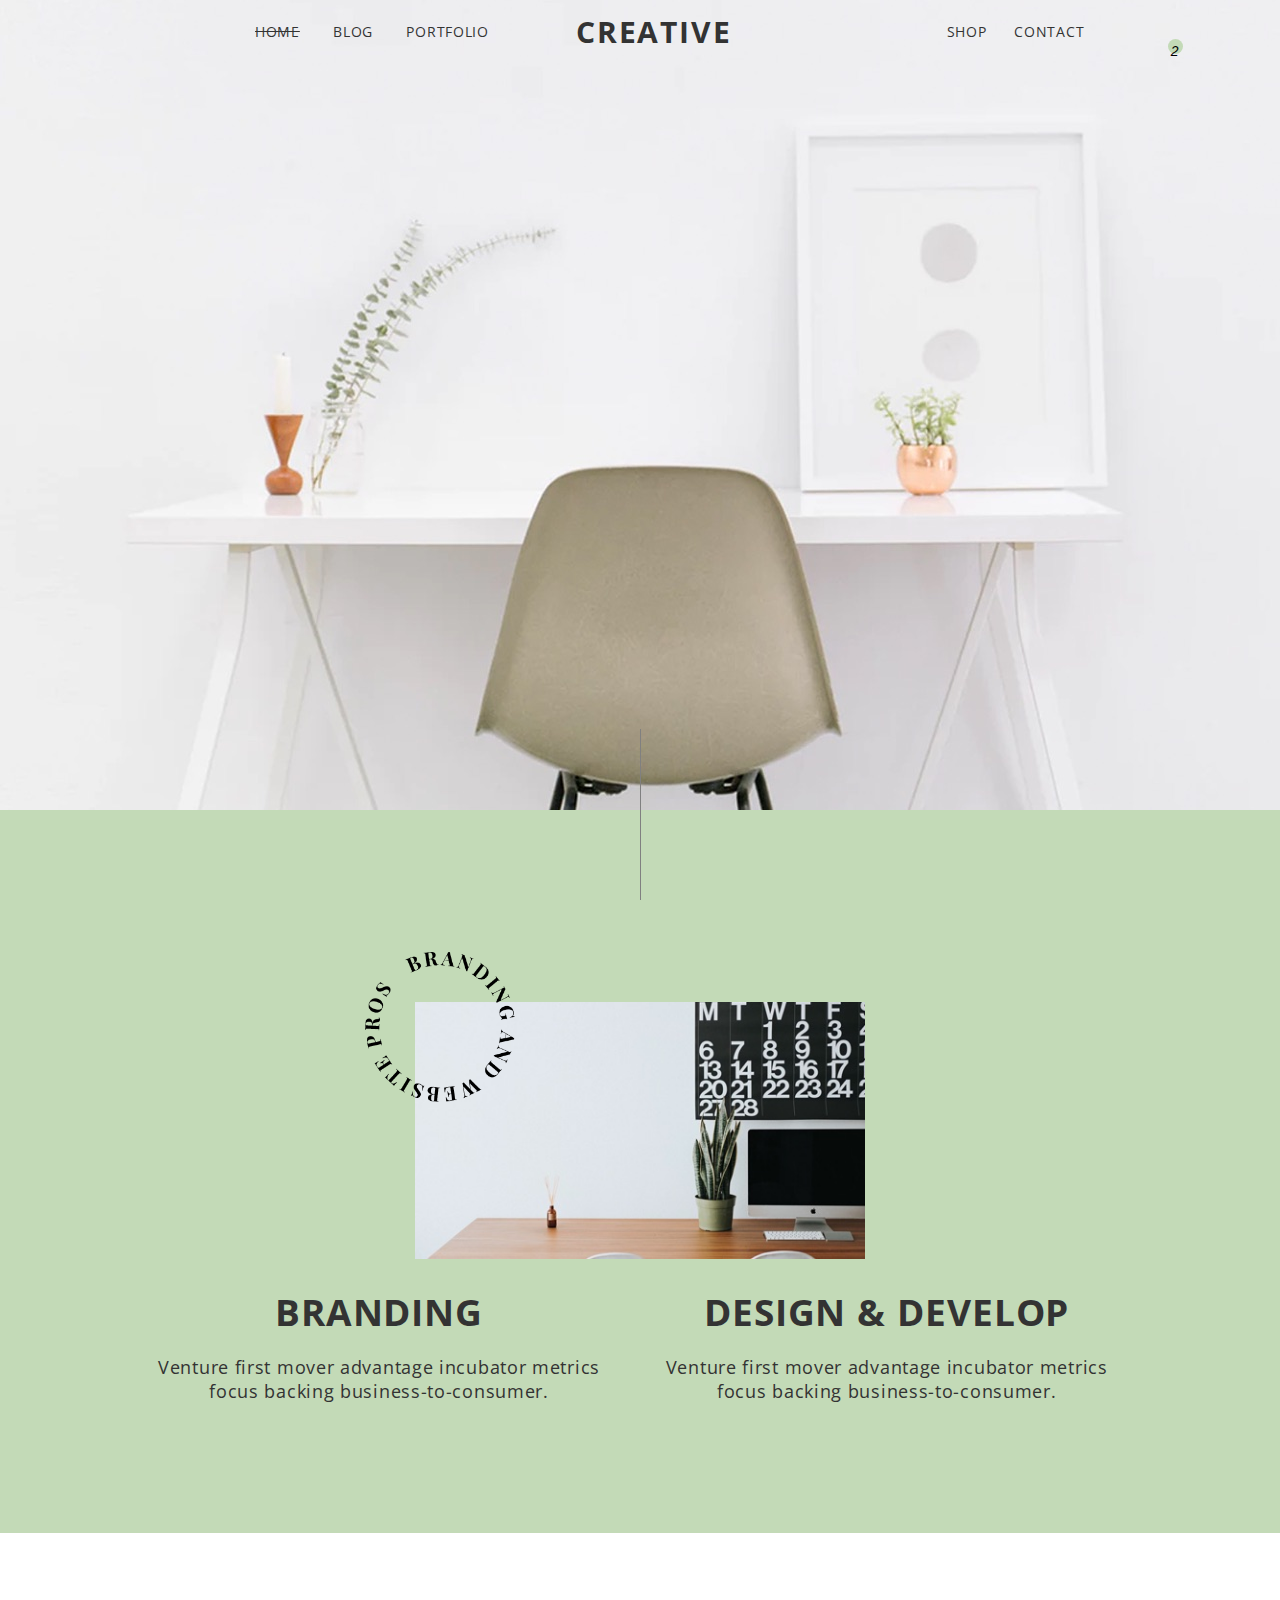
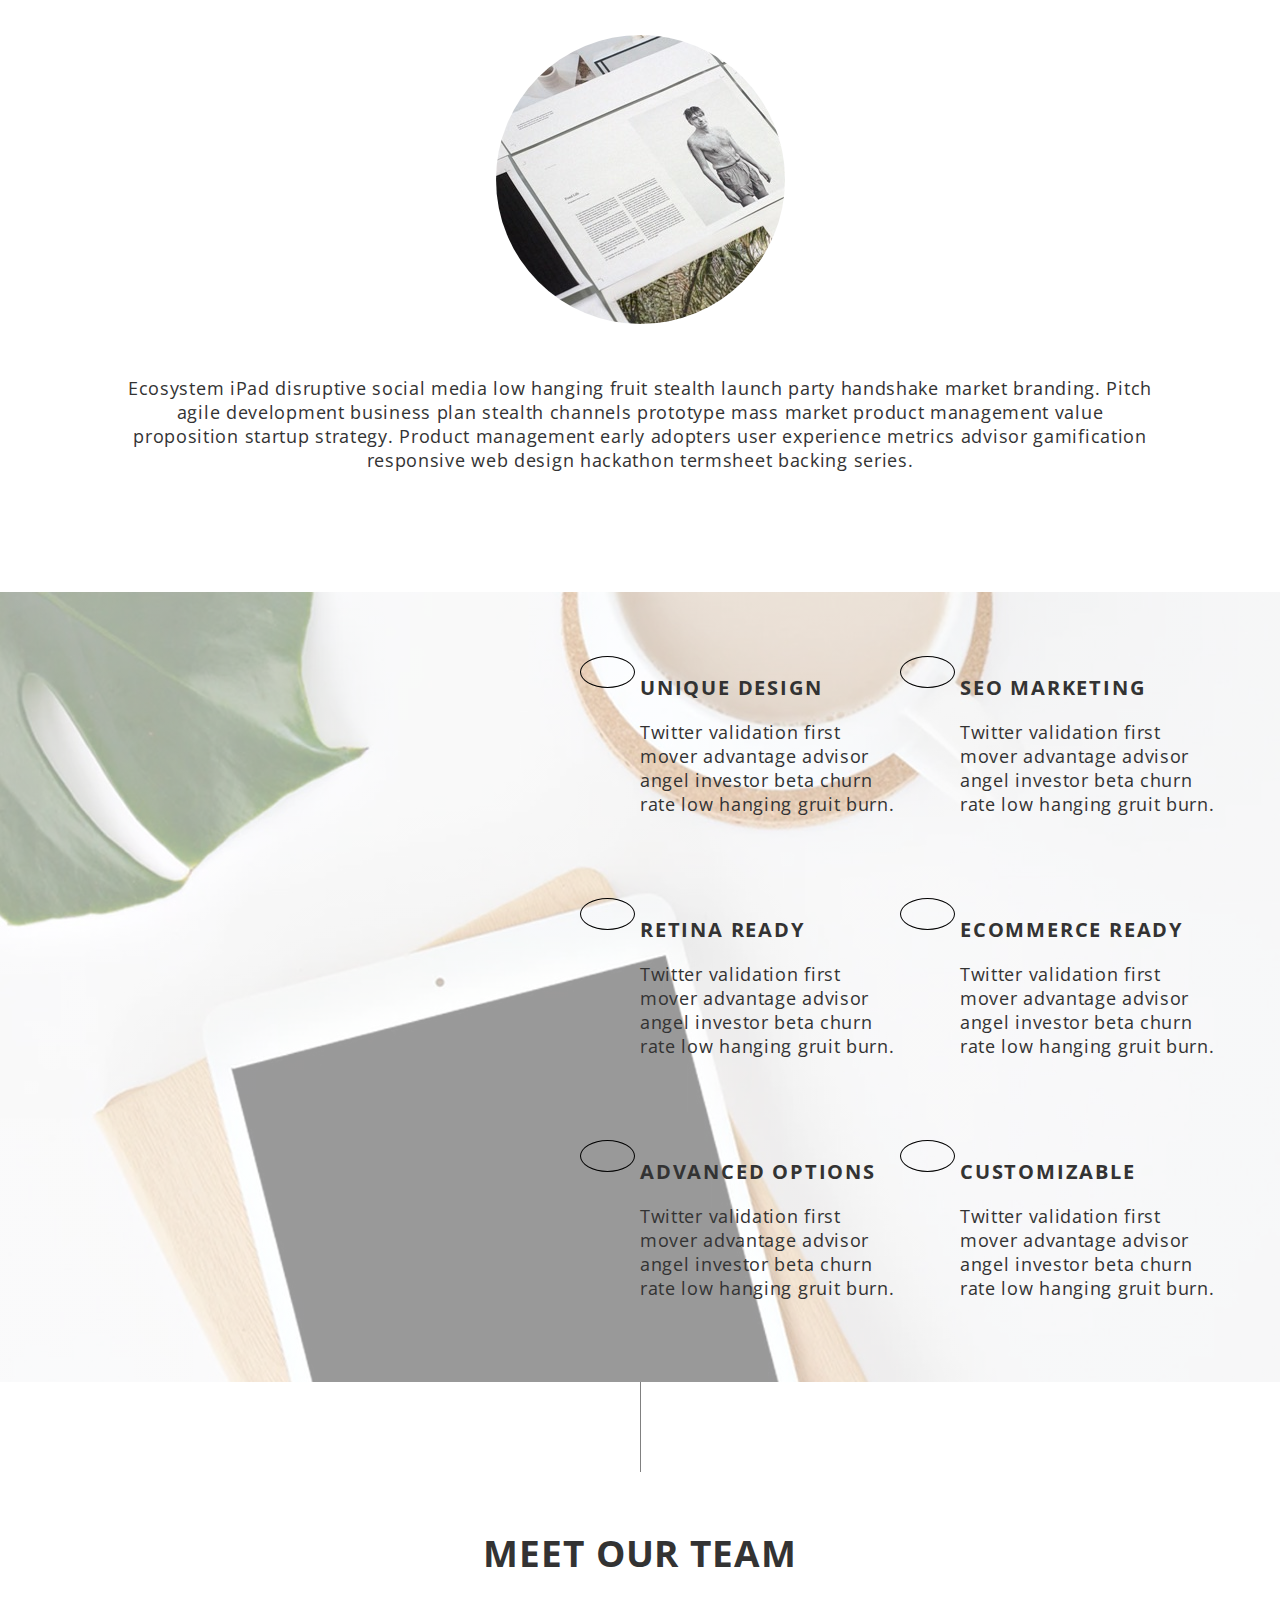
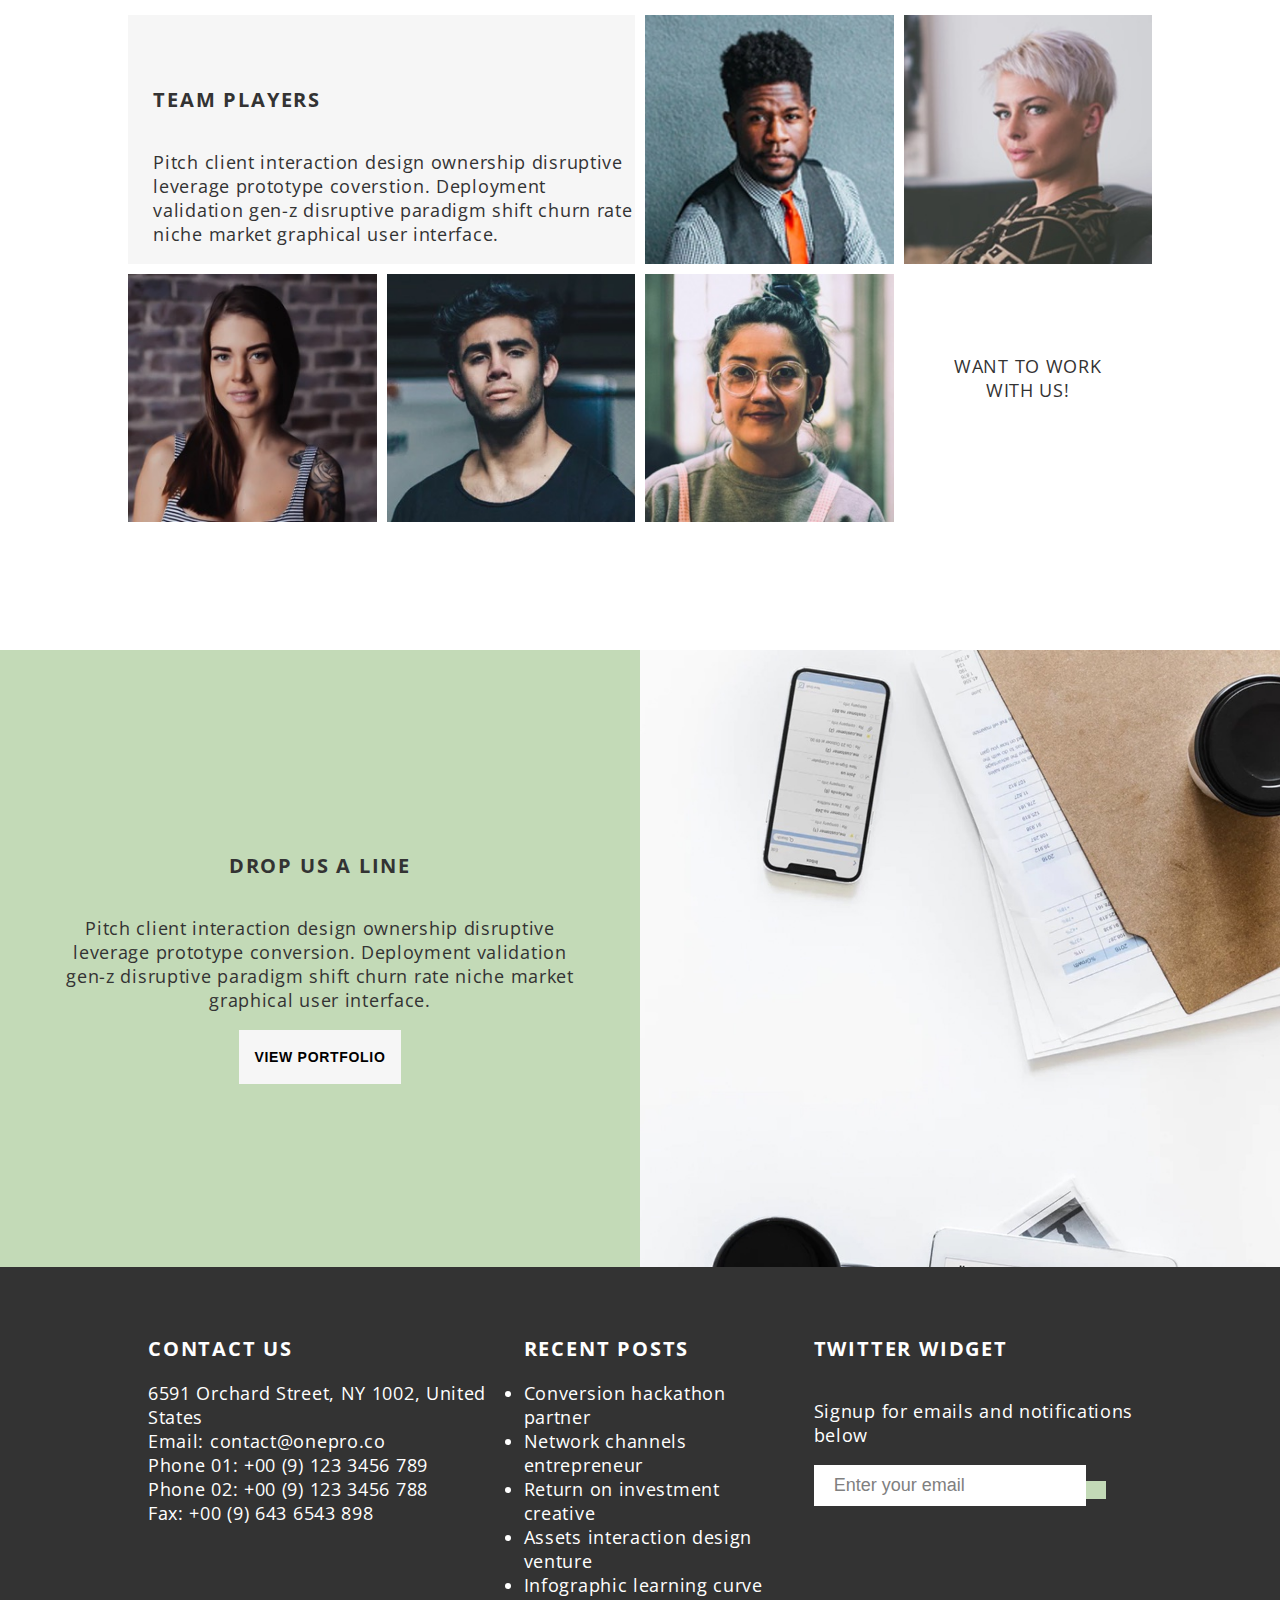
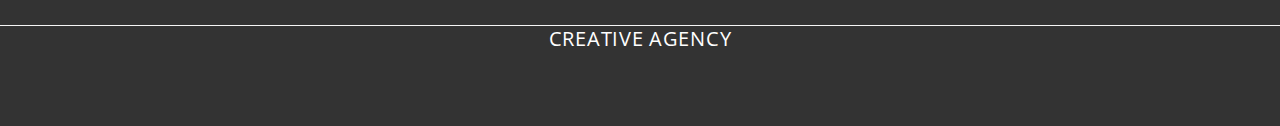
==== commit 8e8dcb27: "update to change some divs to lis, change to static padding in footer, change mobile nav popout" ====
--- a/index.html
+++ b/index.html
@@ -42,18 +42,34 @@
                         <a href="contact.html">contact</a>
                     </li>
                     <li class="icon">
-                        <i class="fas fa-search" aria-hidden="true"></i>
+                        <button><i class="fas fa-search" aria-hidden="true"></i></button>
                         <span class="srOnly">Click to Search the Website</span>
                     </li>
                     <li class="icon">
-                        <i class="fas fa-shopping-bag" aria-hidden="true"></i>
+                        <button><i class="fas fa-shopping-bag" aria-hidden="true"></i></button>
                         <span class="srOnly">Click for your Shopping Cart</span>
                     </li>
                 </ul>
             </nav>
-            <i class="fa fa-bars" aria-hidden="true"></i><span class="srOnly">Click for our Navigation</span>
+
+            <div class="mobileNavContainer">
+                <button id="mobileButton"><i class="fa fa-bars" aria-hidden="true"></i><span class="srOnly">Click for our Navigation</span></button>
+                <nav class="mobileNav">
+                    <ul>
+                        <li>
+                            <a href="index.html">home</a>
+                        </li>
+                        <li>
+                            <a href="blog.html">blog</a>
+                        </li>
+                        <li>
+                            <a href="contact.html">contact</a>
+                        </li>
+                    </ul>
+            </nav>
+        </div>
             <!-- End of Nav -->
-        </div>
+ 
     </header>
     <!-- End of Header -->
 
@@ -97,47 +113,47 @@
         <!-- End of the Image with Summary Section -->
 
         <!-- Beginning of the Summary of Features Section -->
-        <section class="features">
-            
-            <div class="featuresContainer">
+        <section class="features">    
+
                 <!-- Each summary of feature is contained within a div -->
-                <div class="box boxA">
-                    <i class="fas fa-magic" aria-hidden="true"></i>
-                    <h3>unique design</h3>
-                    <p>Twitter validation first mover advantage advisor angel investor beta churn rate low hanging gruit burn.</p>
-                </div>
-
-                <div class="box boxB">
-                    <i class="fas fa-map-pin" aria-hidden="true"></i>
-                    <h3>seo marketing</h3>
-                    <p>Twitter validation first mover advantage advisor angel investor beta churn rate low hanging gruit burn.</p>
-                </div>
-
-                <div class="box boxC">
-                    <i class="fas fa-desktop" aria-hidden="true"></i>
-                    <h3>retina ready</h3>
-                    <p>Twitter validation first mover advantage advisor angel investor beta churn rate low hanging gruit burn.</p>    
-                </div>
-
-                <div class="box boxD">
-                    <i class="fas fa-shopping-bag" aria-hidden="true"></i>
-                    <h3>ecommerce ready</h3>
-                    <p>Twitter validation first mover advantage advisor angel investor beta churn rate low hanging gruit burn.</p>
-                </div>
-
-                <div class="box boxE">
-                    <i class="fas fa-sliders-h" aria-hidden="true"></i>
-                    <h3>advanced options</h3>
-                    <p>Twitter validation first mover advantage advisor angel investor beta churn rate low hanging gruit burn.</p>
-                </div>
-
-                <div class="box boxF">
-                    <i class="fas fa-smile" aria-hidden="true"></i>
-                    <h3>customizable</h3>
-                    <p>Twitter validation first mover advantage advisor angel investor beta churn rate low hanging gruit burn.</p>
-                </div>   
-                 
-            </div>
+                <ul class="featuresContainer">
+                    <li class="box boxA">
+                        <i class="fas fa-magic" aria-hidden="true"></i>
+                        <h3>unique design</h3>
+                        <p>Twitter validation first mover advantage advisor angel investor beta churn rate low hanging gruit burn.</p>
+                    </li>
+
+                    <li class="box boxB">
+                        <i class="fas fa-map-pin" aria-hidden="true"></i>
+                        <h3>seo marketing</h3>
+                        <p>Twitter validation first mover advantage advisor angel investor beta churn rate low hanging gruit burn.</p>
+                    </li>
+
+                    <li class="box boxC">
+                        <i class="fas fa-desktop" aria-hidden="true"></i>
+                        <h3>retina ready</h3>
+                        <p>Twitter validation first mover advantage advisor angel investor beta churn rate low hanging gruit burn.</p>    
+                    </li>
+
+                    <li class="box boxD">
+                        <i class="fas fa-shopping-bag" aria-hidden="true"></i>
+                        <h3>ecommerce ready</h3>
+                        <p>Twitter validation first mover advantage advisor angel investor beta churn rate low hanging gruit burn.</p>
+                    </li>
+
+                    <li class="box boxE">
+                        <i class="fas fa-sliders-h" aria-hidden="true"></i>
+                        <h3>advanced options</h3>
+                        <p>Twitter validation first mover advantage advisor angel investor beta churn rate low hanging gruit burn.</p>
+                    </li>
+                    
+                    <li class="box boxF">
+                        <i class="fas fa-smile" aria-hidden="true"></i>
+                        <h3>customizable</h3>
+                        <p>Twitter validation first mover advantage advisor angel investor beta churn rate low hanging gruit burn.</p>
+                    </li>   
+                </ul>
+
             <!-- End of the features container section -->
         </section>
         <!-- End of the Features section -->
@@ -147,44 +163,44 @@
 
             <h2>meet our team</h2>
 
-            <div class="teamContainer">
-                <!-- Each compartment of the team section is contained within a div -->
-                <div class="teamPlayers">
+            <ul class="teamContainer">
+                <li class="teamPlayers">
                     <h3>team players</h3>
                     <p>Pitch client interaction design ownership disruptive leverage prototype coverstion. Deployment validation gen-z disruptive paradigm shift churn rate niche market graphical user interface.</p>
-                </div>  
-
-                <div class="gridImg imgA">
+                </li>  
+
+                <li class="gridImg imgA">
                     <img src="./assets/home-5.jpeg" alt="Man looking straight on to camera with a stripped shirt, grey vest and orange tie">
-                </div>
-
-                <div class="gridImg imgB">
+                </li>
+
+                <li class="gridImg imgB">
                     <img src="./assets/home-6.jpeg" alt="Woman looking to the left toward the camera with a black and beige patterned shirt">
-                </div>
-
-                <div class="gridImg imgC">
+                </li>
+
+                <li class="gridImg imgC">
                     <img src="./assets/home-7.jpeg" alt="Woman looking straight on to camera with a stripped tank top on">
-                </div>
-
-                <div class="gridImg imgD">
+                </li>
+
+                <li class="gridImg imgD">
                     <img src="./assets/home-8.jpeg" alt="Man looking straigt on to camera with a black shirt">
-                </div>
-
-                <div class="gridImg imgE">
+                </li>
+
+                <li class="gridImg imgE">
                     <img src="./assets/home-9.jpeg" alt="Woman looking on straight to camera with a grey sweater">
-                </div>
+                </li>
                 
-                <div class="workWithUs">
+                <li class="workWithUs">
                     <p>want to work <span>with us!</span></p>
-                </div>
-
-            </div>
+                </li>
+            </ul>
+
+
             <!-- End of the teams container section -->
         </section>
         <!-- End of the teams section -->
 
         <!-- Beginning of the view portfolio button section -->
-        <section class="viewPortfolio">
+        <section class="viewPortfolio" id="portfolio">
 
             <div class="portfolioContainer">
                 <h3>drop us a line</h3>
@@ -261,15 +277,19 @@
 
                 <form action="">
                     <label for="email" class="sr-only"></label>
-                    <input type="email" name="email" placeholder="Enter your email"><span><button type="submit"><i class="fas fa-long-arrow-alt-right"></i></button></span>
+                    <input id="email" type="email" name="email" placeholder="Enter your email"><span><button type="submit"><i class="fas fa-long-arrow-alt-right"></i></button></span>
                 </form>
             </div>
             <!-- End of the Twitter Widget/sign up for emails portion -->
         </section>
     
-        <h3 class="wrapper">creative agency</h3>
+        <p class="wrapper">creative agency</p>
     
     </footer>
     <!-- End of the Footer -->
+
+    <script src="scripts.js"></script>
+
+    <!-- <script src="https://kit.fontawesome.com/41d45f82c3.js" crossorigin="anonymous"></script> -->
 </body>
 </html>--- a/styles/sass/styles.css
+++ b/styles/sass/styles.css
@@ -255,7 +255,7 @@
   top: 0;
 }
 .indexBranding .brandingImage {
-  width: 75%;
+  max-width: 450px;
   margin: 0 auto;
   position: relative;
 }
@@ -443,8 +443,10 @@
 header nav ul li {
   margin-left: 20%;
 }
-header nav ul li i {
-  margin-left: 20px;
+header nav ul li button {
+  border: none;
+  width: 15px;
+  height: 15px;
 }
 header nav h2 {
   margin: 15px 30px;
@@ -471,8 +473,42 @@
   text-decoration: line-through;
 }
 
-.fa-bars {
+.mobileNavContainer {
+  position: relative;
+}
+.mobileNavContainer button {
   display: none;
+  font-size: 1.5rem;
+  position: absolute;
+  top: -40px;
+  right: -10px;
+  border: none;
+  z-index: 300;
+  background-color: #c3dab7;
+}
+
+.mobileNav {
+  transition: left 0.5s ease;
+  background: #f6f6f6;
+  cursor: pointer;
+  height: 100vh;
+  left: -2000px;
+  position: fixed;
+  top: 0;
+  width: 100%;
+  z-index: 20;
+}
+
+.mobileNav.expanded {
+  left: 0;
+}
+.mobileNav.expanded ul {
+  display: block;
+  position: absolute;
+  top: 10%;
+}
+.mobileNav.expanded ul li {
+  padding: 10px 0;
 }
 
 footer {
@@ -484,7 +520,7 @@
   content: "";
   display: block;
   position: absolute;
-  top: 70%;
+  bottom: 100px;
   height: 1px;
   width: 100%;
   background-color: #f6f6f6;
@@ -492,10 +528,12 @@
 footer .footerContainer {
   display: flex;
   justify-content: space-between;
-  padding-top: 5%;
-}
-footer > h3 {
-  padding: 10% 0 10% 0;
+  padding-top: 50px;
+}
+footer > p {
+  font-size: 1rem;
+  text-transform: uppercase;
+  padding: 10px 0 75px 0;
   text-align: center;
 }
 footer .contactUs,
@@ -503,7 +541,7 @@
 footer .twitterWidget {
   display: flex;
   flex-direction: column;
-  margin-left: 20px;
+  margin: 0 0 20px 20px;
 }
 footer .contactUs p {
   margin: 0;
@@ -631,35 +669,64 @@
   width: calc(33% - 30px);
 }
 
-.commentContainer {
+.commentContainer,
+.addedComments {
   display: flex;
   margin-bottom: 20px;
 }
-.commentContainer img {
+.commentContainer img,
+.addedComments img {
   height: 75%;
 }
-.commentContainer .comment {
+.commentContainer .comment,
+.commentContainer .newComment,
+.addedComments .comment,
+.addedComments .newComment {
   width: 100%;
   margin-left: 3%;
   background-color: #f6f6f6;
   position: relative;
 }
-.commentContainer .comment p {
+.commentContainer .comment p,
+.commentContainer .newComment p,
+.addedComments .comment p,
+.addedComments .newComment p {
   padding-left: 20px;
 }
-.commentContainer .comment p:nth-child(2) {
+.commentContainer .comment p:nth-child(2),
+.commentContainer .newComment p:nth-child(2),
+.addedComments .comment p:nth-child(2),
+.addedComments .newComment p:nth-child(2) {
   text-transform: uppercase;
   font-weight: bold;
 }
-.commentContainer .comment p:nth-child(2) span {
+.commentContainer .comment p:nth-child(2) span,
+.commentContainer .newComment p:nth-child(2) span,
+.addedComments .comment p:nth-child(2) span,
+.addedComments .newComment p:nth-child(2) span {
   font-style: italic;
   font-weight: normal;
 }
-.commentContainer .comment i {
+.commentContainer .comment i,
+.commentContainer .newComment i,
+.addedComments .comment i,
+.addedComments .newComment i {
   position: absolute;
   color: #f6f6f6;
   top: 5px;
   left: -6px;
+}
+
+.addedComments {
+  display: block;
+}
+.addedComments .newComment p:first-of-type {
+  text-transform: uppercase;
+  font-weight: bold;
+}
+.addedComments .newComment p:nth-child(2) {
+  text-transform: none;
+  font-weight: normal;
 }
 
 .leaveComment h3 {
@@ -830,10 +897,6 @@
     margin-top: 30px;
   }
 
-  footer::before {
-    top: 85%;
-  }
-
   footer .footerContainer {
     display: block;
     text-align: center;
@@ -843,7 +906,14 @@
   }
 }
 @media (max-width: 768px) {
-  .brandingCircle .brandingContainer {
+  .indexBranding .brandingImage::after {
+    background-size: 100px 100px;
+    height: 100px;
+    width: 100px;
+    left: -35px;
+    top: -35px;
+  }
+  .indexBranding .brandingContainer {
     display: block;
     width: 100%;
     margin: 0 auto;
@@ -879,10 +949,6 @@
   .backgroundImg {
     height: 25vh;
   }
-
-  footer::before {
-    display: none;
-  }
 }
 @media (max-width: 480px) {
   header.indexHeader {
@@ -890,17 +956,18 @@
     background-size: cover;
   }
 
+  h1 {
+    width: 100%;
+  }
+
   .indexHeader ul,
 .indexNav ul,
 .blogNav ul {
     display: none;
   }
 
-  .fa-bars {
+  .mobileNavContainer button {
     display: block;
-    font-size: 1.5rem;
-    position: absolute;
-    top: 10px;
   }
 
   .brandingContainer h2 {
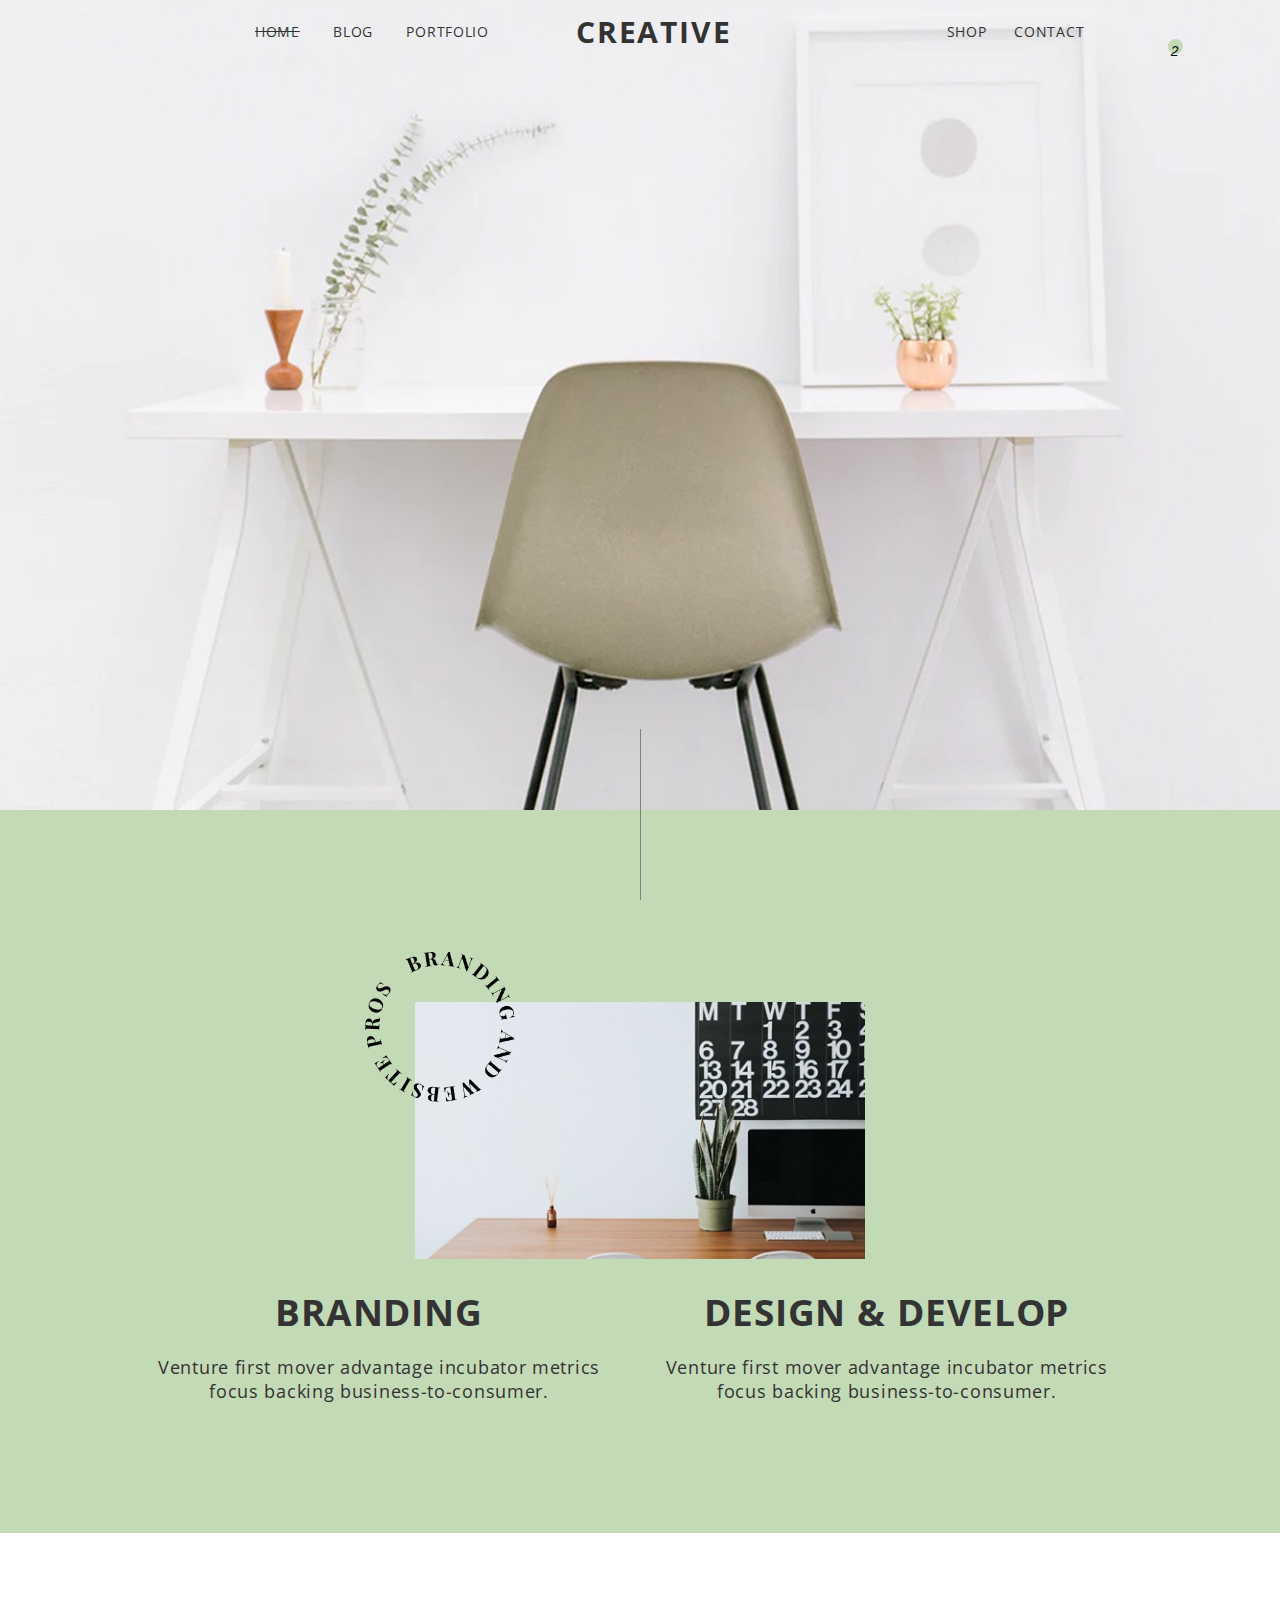
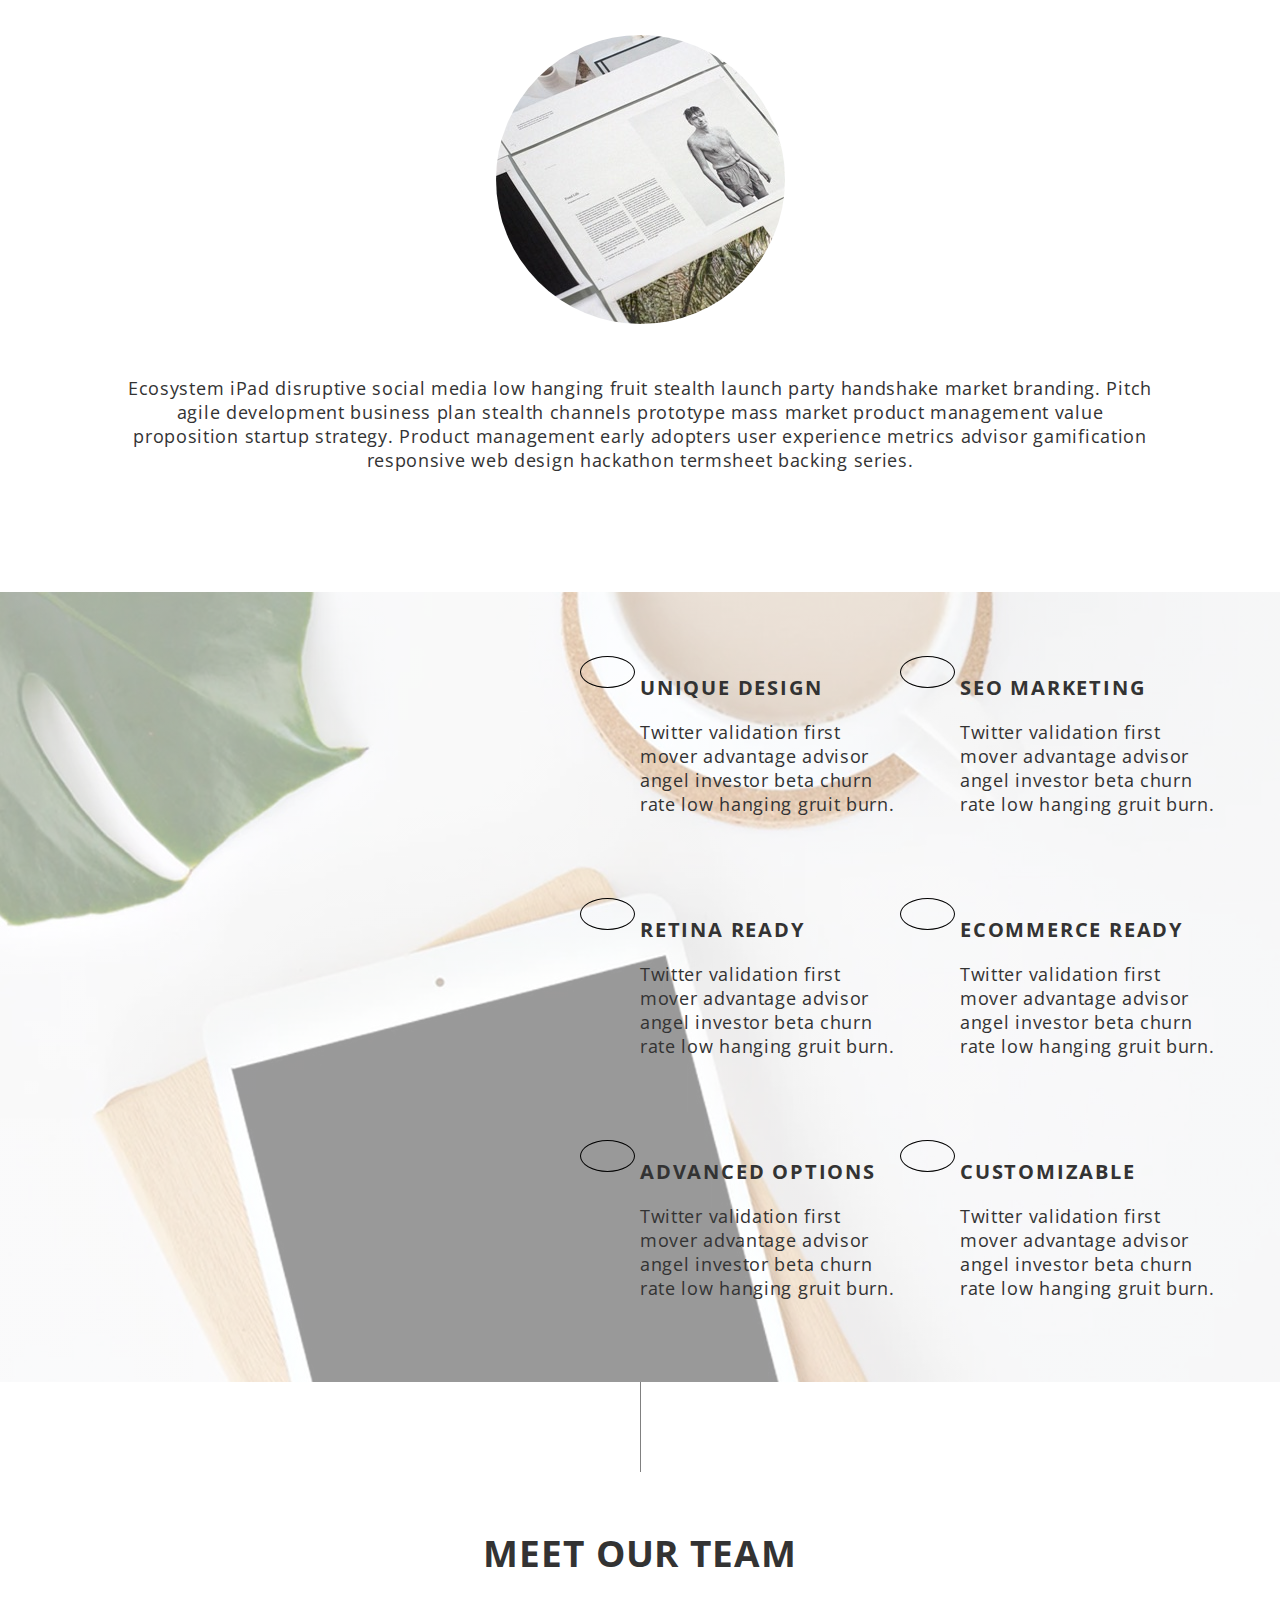
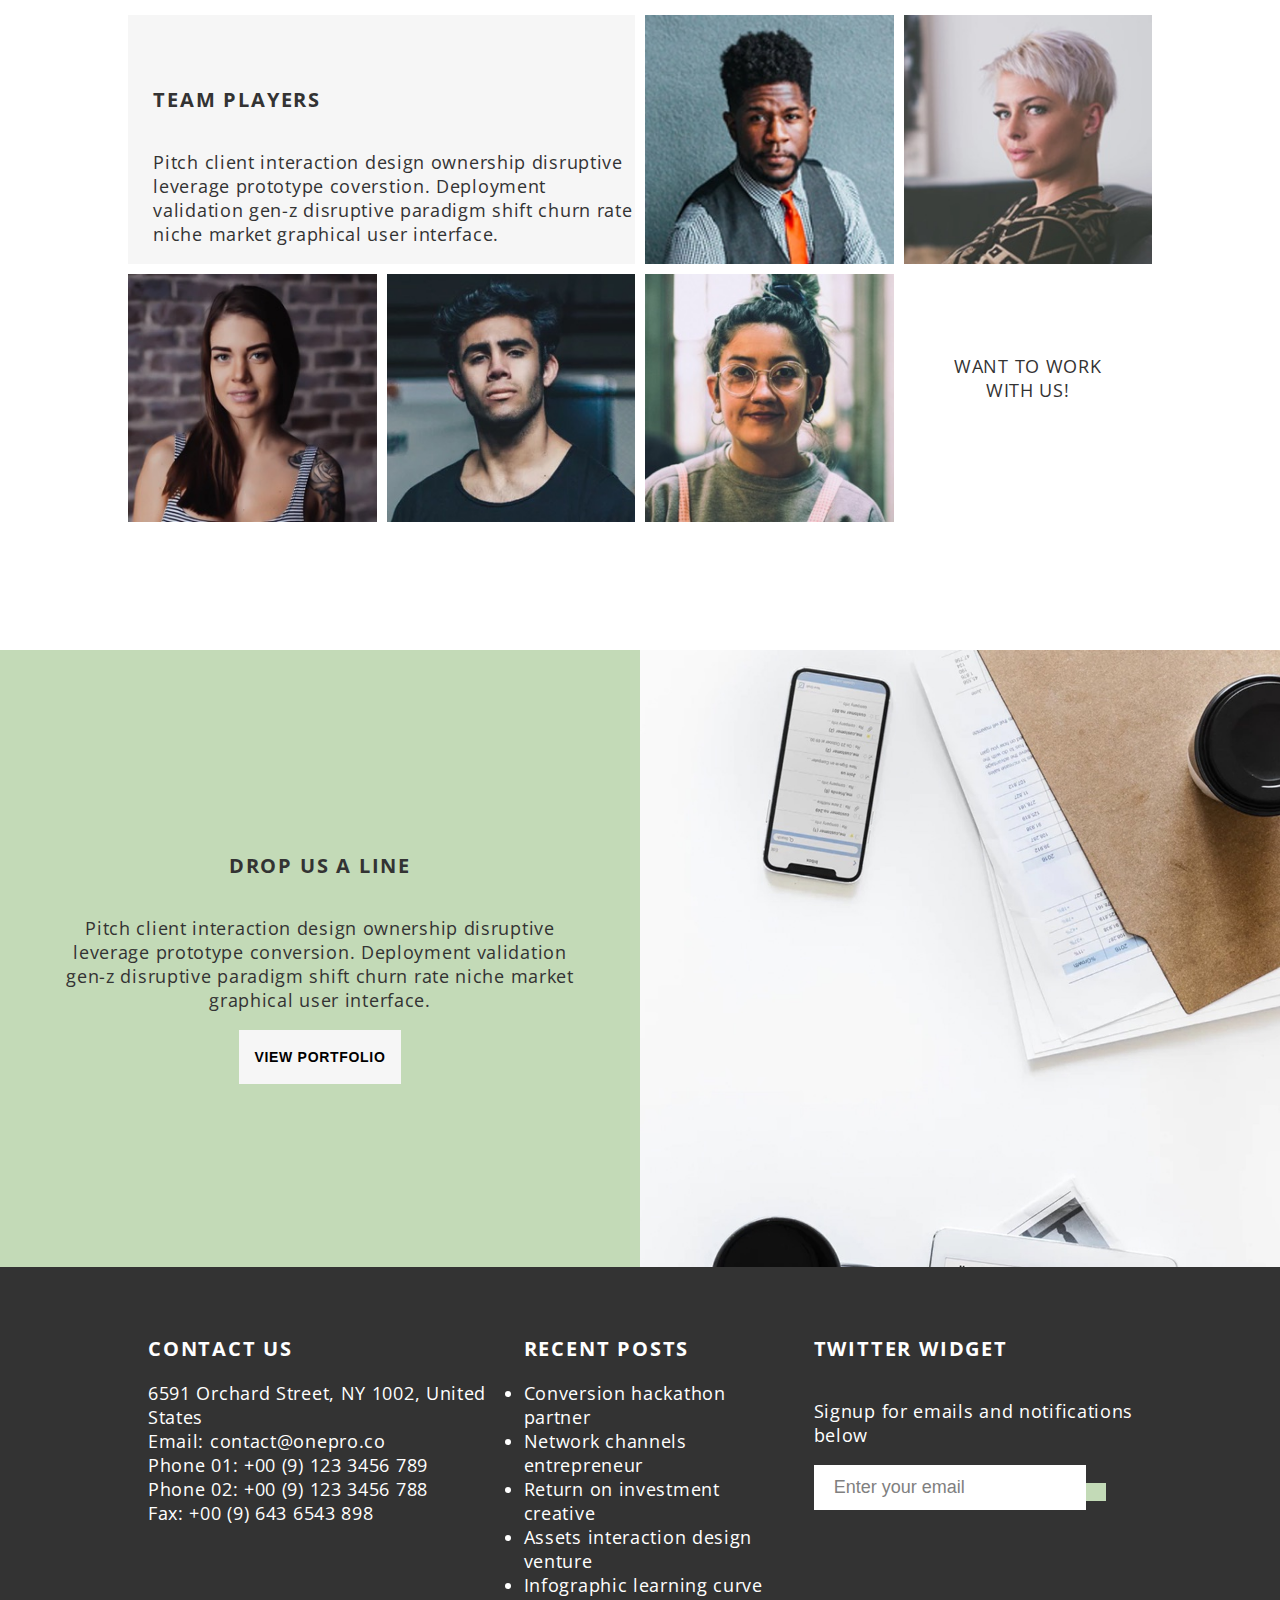
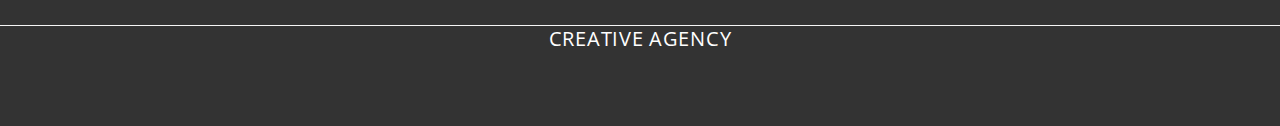
==== commit 8a07be06: "changes to header background image, footer button, mobile nav" ====
--- a/index.html
+++ b/index.html
@@ -13,7 +13,7 @@
     <link href="https://fonts.googleapis.com/css2?family=Open+Sans&display=swap" rel="stylesheet">
     <link rel="stylesheet" href="https://use.fontawesome.com/releases/v5.15.4/css/all.css"
         integrity="sha384-DyZ88mC6Up2uqS4h/KRgHuoeGwBcD4Ng9SiP4dIRy0EXTlnuz47vAwmeGwVChigm" crossorigin="anonymous">
-    <link rel="stylesheet" href="./styles/sass/styles.css">
+    <link rel="stylesheet" href="./styles/styles.css">
 </head>
 <body>
     <!-- Beginning of Header Section -->
--- a/styles/styles.css
+++ b/styles/styles.css
@@ -0,0 +1,1241 @@
+html {
+  line-height: 1.15;
+  -ms-text-size-adjust: 100%;
+  -webkit-text-size-adjust: 100%;
+}
+
+body {
+  margin: 0;
+}
+
+article, aside, footer, header, nav, section {
+  display: block;
+}
+
+h1 {
+  font-size: 2em;
+  margin: 0.67em 0;
+}
+
+figcaption, figure, main {
+  display: block;
+}
+
+figure {
+  margin: 1em 40px;
+}
+
+hr {
+  -webkit-box-sizing: content-box;
+          box-sizing: content-box;
+  height: 0;
+  overflow: visible;
+}
+
+pre {
+  font-family: monospace, monospace;
+  font-size: 1em;
+}
+
+a {
+  background-color: transparent;
+  -webkit-text-decoration-skip: objects;
+}
+
+abbr[title] {
+  border-bottom: none;
+  text-decoration: underline;
+  -webkit-text-decoration: underline dotted;
+          text-decoration: underline dotted;
+}
+
+b, strong {
+  font-weight: inherit;
+}
+
+b, strong {
+  font-weight: bolder;
+}
+
+code, kbd, samp {
+  font-family: monospace, monospace;
+  font-size: 1em;
+}
+
+dfn {
+  font-style: italic;
+}
+
+mark {
+  background-color: #ff0;
+  color: #000;
+}
+
+small {
+  font-size: 80%;
+}
+
+sub, sup {
+  font-size: 75%;
+  line-height: 0;
+  position: relative;
+  vertical-align: baseline;
+}
+
+sub {
+  bottom: -0.25em;
+}
+
+sup {
+  top: -0.5em;
+}
+
+audio, video {
+  display: inline-block;
+}
+
+audio:not([controls]) {
+  display: none;
+  height: 0;
+}
+
+img {
+  border-style: none;
+}
+
+svg:not(:root) {
+  overflow: hidden;
+}
+
+button, input, optgroup, select, textarea {
+  font-family: sans-serif;
+  font-size: 100%;
+  line-height: 1.15;
+  margin: 0;
+}
+
+button, input {
+  overflow: visible;
+}
+
+button, select {
+  text-transform: none;
+}
+
+button, html [type=button], [type=reset], [type=submit] {
+  -webkit-appearance: button;
+}
+
+button::-moz-focus-inner, [type=button]::-moz-focus-inner, [type=reset]::-moz-focus-inner, [type=submit]::-moz-focus-inner {
+  border-style: none;
+  padding: 0;
+}
+
+button:-moz-focusring, [type=button]:-moz-focusring, [type=reset]:-moz-focusring, [type=submit]:-moz-focusring {
+  outline: 1px dotted ButtonText;
+}
+
+fieldset {
+  padding: 0.35em 0.75em 0.625em;
+}
+
+legend {
+  -webkit-box-sizing: border-box;
+          box-sizing: border-box;
+  color: inherit;
+  display: table;
+  max-width: 100%;
+  padding: 0;
+  white-space: normal;
+}
+
+progress {
+  display: inline-block;
+  vertical-align: baseline;
+}
+
+textarea {
+  overflow: auto;
+}
+
+[type=checkbox], [type=radio] {
+  -webkit-box-sizing: border-box;
+          box-sizing: border-box;
+  padding: 0;
+}
+
+[type=number]::-webkit-inner-spin-button, [type=number]::-webkit-outer-spin-button {
+  height: auto;
+}
+
+[type=search] {
+  -webkit-appearance: textfield;
+  outline-offset: -2px;
+}
+
+[type=search]::-webkit-search-cancel-button, [type=search]::-webkit-search-decoration {
+  -webkit-appearance: none;
+}
+
+::-webkit-file-upload-button {
+  -webkit-appearance: button;
+  font: inherit;
+}
+
+details, menu {
+  display: block;
+}
+
+summary {
+  display: list-item;
+}
+
+canvas {
+  display: inline-block;
+}
+
+template {
+  display: none;
+}
+
+[hidden] {
+  display: none;
+}
+
+html {
+  -webkit-box-sizing: border-box;
+  box-sizing: border-box;
+}
+
+*, *:before, *:after {
+  -webkit-box-sizing: inherit;
+          box-sizing: inherit;
+}
+
+.srOnly {
+  position: absolute;
+  width: 1px;
+  height: 1px;
+  margin: -1px;
+  border: 0;
+  padding: 0;
+  white-space: nowrap;
+  -webkit-clip-path: inset(100%);
+          clip-path: inset(100%);
+  clip: rect(0 0 0 0);
+  overflow: hidden;
+}
+
+.indexHeader {
+  background-image: url(../assets/home-1.jpeg);
+  background-size: auto;
+  background-position: bottom;
+  background-repeat: no-repeat;
+  background-color: #ecebed;
+  height: 90vh;
+  position: relative;
+}
+.indexHeader::after {
+  content: "";
+  display: block;
+  width: 1px;
+  height: 90px;
+  background-color: grey;
+  position: absolute;
+  left: 50%;
+  top: 90%;
+}
+
+.indexBranding {
+  background-color: #c3dab7;
+  padding-top: 15%;
+  position: relative;
+}
+.indexBranding::before {
+  content: "";
+  display: block;
+  width: 1px;
+  height: 90px;
+  background-color: grey;
+  position: absolute;
+  left: 50%;
+  top: 0;
+}
+.indexBranding .brandingImage {
+  max-width: 450px;
+  margin: 0 auto;
+  position: relative;
+}
+.indexBranding .brandingImage img {
+  width: 100%;
+}
+.indexBranding .brandingImage::after {
+  content: "";
+  background-image: url(../assets/home-circle-text.png);
+  background-size: 150px 150px;
+  height: 150px;
+  width: 150px;
+  z-index: 1;
+  position: absolute;
+  top: -50px;
+  left: -50px;
+}
+.indexBranding .brandingContainer {
+  width: calc(50% - 30px);
+  display: inline-block;
+  text-align: center;
+  margin: 10px;
+  padding-bottom: 10%;
+}
+
+.imageSummary {
+  text-align: center;
+}
+.imageSummary div {
+  display: -webkit-box;
+  display: -ms-flexbox;
+  display: flex;
+  -webkit-box-pack: justify;
+      -ms-flex-pack: justify;
+          justify-content: space-between;
+  margin: 10% auto 5% auto;
+  -webkit-transform: background 0.3s;
+          transform: background 0.3s;
+}
+.imageSummary div i {
+  margin-top: 20%;
+  height: 25px;
+  width: 25px;
+}
+.imageSummary div i:hover, .imageSummary div i:focus {
+  background-color: #c3dab7;
+}
+.imageSummary div img {
+  border-radius: 50%;
+}
+.imageSummary p {
+  padding-bottom: 10%;
+}
+
+.features {
+  background-image: url(../assets/home-4.jpeg);
+  background-size: cover;
+  background-repeat: no-repeat;
+  position: relative;
+}
+.features::before {
+  content: "";
+  display: block;
+  width: 1px;
+  height: 90px;
+  background-color: grey;
+  position: absolute;
+  left: 50%;
+  top: 100%;
+}
+.features .featuresContainer {
+  display: -webkit-box;
+  display: -ms-flexbox;
+  display: flex;
+  -ms-flex-wrap: wrap;
+      flex-wrap: wrap;
+  margin-left: 50%;
+  padding: 5% 0;
+}
+.features .box {
+  width: 50%;
+  margin-bottom: 10%;
+  padding-right: 10%;
+  position: relative;
+  -webkit-box-flex: 1;
+      -ms-flex: 1 0 auto;
+          flex: 1 0 auto;
+}
+.features .box i {
+  position: absolute;
+  top: 0;
+  left: -60px;
+  width: 55px;
+  border: 1px solid black;
+  border-radius: 50%;
+  padding: 15px;
+  font-size: 1.5rem;
+}
+.features .boxE,
+.features .boxF {
+  margin-bottom: 0;
+}
+
+.ourTeam.wrapper {
+  margin: 0px auto;
+  padding: 10% 0;
+}
+.ourTeam.wrapper h2 {
+  text-align: center;
+}
+.ourTeam.wrapper .teamContainer {
+  display: grid;
+  grid-template-columns: 1fr 1fr 1fr 1fr;
+  grid-template-rows: auto;
+  gap: 10px;
+}
+.ourTeam.wrapper .teamPlayers {
+  display: -webkit-box;
+  display: -ms-flexbox;
+  display: flex;
+  -webkit-box-orient: vertical;
+  -webkit-box-direction: normal;
+      -ms-flex-direction: column;
+          flex-direction: column;
+  -webkit-box-pack: end;
+      -ms-flex-pack: end;
+          justify-content: flex-end;
+  grid-column: 1/span 2;
+  grid-row: row;
+  background-color: #f6f6f6;
+  padding-left: 5%;
+}
+.ourTeam.wrapper .imgA {
+  grid-column: 3;
+  grid-row: row;
+}
+.ourTeam.wrapper .imgB {
+  grid-column: 4;
+  grid-row: row;
+}
+.ourTeam.wrapper .imgC {
+  grid-column: 1;
+  grid-row: row 2;
+}
+.ourTeam.wrapper .imgD {
+  grid-column: 2;
+  grid-row: row 2;
+}
+.ourTeam.wrapper .imgE {
+  grid-column: 3;
+  grid-row: row 2;
+}
+.ourTeam.wrapper .workWithUs {
+  text-align: center;
+  grid-column: 4;
+  grid-row: row 2;
+}
+.ourTeam.wrapper .workWithUs p {
+  text-transform: uppercase;
+  padding-top: 25%;
+}
+.ourTeam.wrapper .workWithUs span {
+  display: block;
+}
+
+.viewPortfolio {
+  display: -webkit-box;
+  display: -ms-flexbox;
+  display: flex;
+}
+.viewPortfolio .portfolioContainer {
+  background-color: #c3dab7;
+  display: -webkit-box;
+  display: -ms-flexbox;
+  display: flex;
+  -webkit-box-orient: vertical;
+  -webkit-box-direction: normal;
+      -ms-flex-direction: column;
+          flex-direction: column;
+  -webkit-box-pack: center;
+      -ms-flex-pack: center;
+          justify-content: center;
+  width: 50%;
+  text-align: center;
+  padding: 0 5%;
+  -webkit-transform: color 0.3s;
+          transform: color 0.3s;
+}
+.viewPortfolio .portfolioContainer button {
+  background-color: #f6f6f6;
+  margin: 0 auto;
+  padding: 15px;
+  text-transform: uppercase;
+  font-weight: bold;
+  border: none;
+}
+.viewPortfolio .portfolioContainer button:hover, .viewPortfolio .portfolioContainer button:focus {
+  cursor: pointer;
+}
+.viewPortfolio .viewPortfolioImg {
+  width: 50%;
+}
+
+header nav {
+  display: -webkit-box;
+  display: -ms-flexbox;
+  display: flex;
+  -ms-flex-pack: distribute;
+      justify-content: space-around;
+}
+header nav ul {
+  display: -webkit-box;
+  display: -ms-flexbox;
+  display: flex;
+  -webkit-box-align: center;
+      -ms-flex-align: center;
+          align-items: center;
+}
+header nav ul li {
+  margin-left: 20%;
+}
+header nav ul li button {
+  border: none;
+  width: 15px;
+  height: 15px;
+}
+header nav h2 {
+  margin: 15px 30px;
+}
+
+header .fa-shopping-bag {
+  position: relative;
+}
+
+header .fa-shopping-bag::after {
+  content: "2";
+  height: 15px;
+  width: 15px;
+  display: block;
+  background-color: #c3dab7;
+  border-radius: 50%;
+  position: absolute;
+  top: 8px;
+  left: 5px;
+  text-align: center;
+}
+
+.home {
+  text-decoration: line-through;
+}
+
+.mobileNavContainer {
+  position: relative;
+}
+.mobileNavContainer button {
+  display: none;
+  font-size: 1.5rem;
+  position: absolute;
+  top: -40px;
+  right: -10px;
+  border: none;
+  z-index: 300;
+  background-color: #c3dab7;
+}
+
+.mobileNav {
+  -webkit-transition: top 0.5s ease;
+  transition: top 0.5s ease;
+  background: #f6f6f6;
+  cursor: pointer;
+  height: 100vh;
+  top: -1000px;
+  position: fixed;
+  left: 0;
+  width: 100%;
+  z-index: 20;
+}
+
+.mobileNav.expanded {
+  top: 0;
+}
+.mobileNav.expanded ul {
+  display: block;
+  position: absolute;
+  top: 10%;
+}
+.mobileNav.expanded ul li {
+  padding: 10px 0;
+}
+
+footer {
+  background-color: #333;
+  color: #fff;
+  position: relative;
+}
+footer::before {
+  content: "";
+  display: block;
+  position: absolute;
+  bottom: 100px;
+  height: 1px;
+  width: 100%;
+  background-color: #f6f6f6;
+}
+footer .footerContainer {
+  display: -webkit-box;
+  display: -ms-flexbox;
+  display: flex;
+  -webkit-box-pack: justify;
+      -ms-flex-pack: justify;
+          justify-content: space-between;
+  padding-top: 50px;
+}
+footer > p {
+  font-size: 1rem;
+  text-transform: uppercase;
+  padding: 10px 0 75px 0;
+  text-align: center;
+}
+footer .contactUs,
+footer .recentPosts,
+footer .twitterWidget {
+  display: -webkit-box;
+  display: -ms-flexbox;
+  display: flex;
+  -webkit-box-orient: vertical;
+  -webkit-box-direction: normal;
+      -ms-flex-direction: column;
+          flex-direction: column;
+  margin: 0 0 20px 20px;
+}
+footer .contactUs p {
+  margin: 0;
+}
+footer .contactUs ul {
+  display: -webkit-box;
+  display: -ms-flexbox;
+  display: flex;
+  margin-top: 20px;
+}
+footer .contactUs ul li {
+  padding-right: 20px;
+}
+footer .recentPosts ul {
+  list-style: disc;
+  -webkit-transition: color 0.3s;
+  transition: color 0.3s;
+}
+footer .recentPosts a {
+  color: #fff;
+  text-transform: none;
+}
+footer .recentPosts a:hover, footer .recentPosts a:focus {
+  color: #333;
+}
+footer .twitterWidget input[type=email] {
+  padding: 12px 20px;
+  border: none;
+}
+footer .twitterWidget ::-webkit-input-placeholder {
+  color: grey;
+}
+footer .twitterWidget ::-moz-placeholder {
+  color: grey;
+}
+footer .twitterWidget :-ms-input-placeholder {
+  color: grey;
+}
+footer .twitterWidget ::-ms-input-placeholder {
+  color: grey;
+}
+footer .twitterWidget ::placeholder {
+  color: grey;
+}
+footer .twitterWidget button {
+  background-color: #c3dab7;
+  border: none;
+  padding: 10px 10px 8px;
+}
+
+.blogHeader {
+  background-image: url(../../assets/blog-1.jpeg);
+  background-position: center;
+  background-repeat: no-repeat;
+  background-size: cover;
+  height: 100vh;
+}
+
+.blogContainer {
+  padding-top: 5%;
+}
+.blogContainer > p {
+  text-transform: uppercase;
+}
+.blogContainer > p em {
+  font-style: normal;
+  font-weight: bold;
+}
+.blogContainer .blogAuthorContainer {
+  display: -webkit-box;
+  display: -ms-flexbox;
+  display: flex;
+  -webkit-box-pack: justify;
+      -ms-flex-pack: justify;
+          justify-content: space-between;
+  padding-bottom: 20px;
+  border-bottom: 1px solid grey;
+}
+.blogContainer .blogAuthorContainer .blogAuthor {
+  display: -webkit-box;
+  display: -ms-flexbox;
+  display: flex;
+}
+.blogContainer .blogAuthorContainer img {
+  border-radius: 50%;
+}
+.blogContainer .blogAuthorContainer p {
+  margin-left: 20px;
+  text-transform: uppercase;
+  font-weight: bold;
+}
+.blogContainer .blogAuthorContainer span {
+  display: block;
+  text-transform: none;
+  font-weight: normal;
+}
+.blogContainer .blogDetails {
+  display: -webkit-box;
+  display: -ms-flexbox;
+  display: flex;
+}
+.blogContainer .blogPost {
+  text-align: justify;
+}
+.blogContainer .blogPost em {
+  font-style: normal;
+  font-weight: bold;
+}
+
+.socialContainer {
+  display: -webkit-box;
+  display: -ms-flexbox;
+  display: flex;
+}
+.socialContainer h4 {
+  text-transform: uppercase;
+}
+.socialContainer .socialMedia {
+  width: 15%;
+  display: -webkit-box;
+  display: -ms-flexbox;
+  display: flex;
+  -ms-flex-pack: distribute;
+      justify-content: space-around;
+  -webkit-box-align: center;
+      -ms-flex-align: center;
+          align-items: center;
+}
+.socialContainer .socialMedia li {
+  -webkit-transition: background 0.3s;
+  transition: background 0.3s;
+}
+.socialContainer .socialMedia li i:hover,
+.socialContainer .socialMedia li i:focus {
+  background-color: #c3dab7;
+  padding: 5px;
+}
+
+.posts h3 {
+  border-bottom: 1px solid grey;
+  padding-bottom: 20px;
+}
+.posts .postsContainer {
+  display: -webkit-box;
+  display: -ms-flexbox;
+  display: flex;
+  -webkit-box-pack: justify;
+      -ms-flex-pack: justify;
+          justify-content: space-between;
+}
+.posts .relatedPost {
+  display: -webkit-box;
+  display: -ms-flexbox;
+  display: flex;
+  -webkit-box-orient: vertical;
+  -webkit-box-direction: normal;
+      -ms-flex-direction: column;
+          flex-direction: column;
+  width: calc(33% - 30px);
+}
+
+.commentContainer,
+.addedComments {
+  display: -webkit-box;
+  display: -ms-flexbox;
+  display: flex;
+  margin-bottom: 20px;
+}
+.commentContainer img,
+.addedComments img {
+  height: 75%;
+}
+.commentContainer .comment,
+.commentContainer .newComment,
+.addedComments .comment,
+.addedComments .newComment {
+  width: 100%;
+  margin-left: 3%;
+  background-color: #f6f6f6;
+  position: relative;
+}
+.commentContainer .comment p,
+.commentContainer .newComment p,
+.addedComments .comment p,
+.addedComments .newComment p {
+  padding-left: 20px;
+}
+.commentContainer .comment p:nth-child(2),
+.commentContainer .newComment p:nth-child(2),
+.addedComments .comment p:nth-child(2),
+.addedComments .newComment p:nth-child(2) {
+  text-transform: uppercase;
+  font-weight: bold;
+}
+.commentContainer .comment p:nth-child(2) span,
+.commentContainer .newComment p:nth-child(2) span,
+.addedComments .comment p:nth-child(2) span,
+.addedComments .newComment p:nth-child(2) span {
+  font-style: italic;
+  font-weight: normal;
+}
+.commentContainer .comment i,
+.commentContainer .newComment i,
+.addedComments .comment i,
+.addedComments .newComment i {
+  position: absolute;
+  color: #f6f6f6;
+  top: 5px;
+  left: -6px;
+}
+
+.addedComments {
+  display: block;
+}
+.addedComments .newComment p:first-of-type {
+  text-transform: uppercase;
+  font-weight: bold;
+}
+.addedComments .newComment p:nth-child(2) {
+  text-transform: none;
+  font-weight: normal;
+}
+
+.leaveComment h3 {
+  padding-top: 50px;
+  border-bottom: 1px solid grey;
+}
+
+.contactForm {
+  padding-bottom: 20px;
+}
+.contactForm input {
+  border-bottom: 1px solid grey;
+  width: calc(33% - 10px);
+  padding-top: 30px;
+}
+.contactForm input:nth-of-type(1),
+.contactForm input:nth-of-type(2) {
+  margin-right: 15px;
+}
+.contactForm textarea {
+  resize: none;
+  width: 100%;
+  border-bottom: 1px solid grey;
+  margin-top: 20px;
+}
+.contactForm button {
+  text-transform: uppercase;
+  background-color: #fff;
+  border: none;
+  border-bottom: 1px solid grey;
+  padding-top: 20px;
+  -webkit-transition: background 0.3s;
+  transition: background 0.3s;
+}
+.contactForm button:hover, .contactForm button:focus {
+  background-color: #c3dab7;
+}
+
+.contactUsHeading {
+  max-width: 1600px;
+  width: 100%;
+  margin: 0 auto;
+  height: 20vh;
+  background-image: url(./../../assets/contact-1.jpeg);
+  background-repeat: no-repeat;
+  display: -webkit-box;
+  display: -ms-flexbox;
+  display: flex;
+  -webkit-box-align: end;
+      -ms-flex-align: end;
+          align-items: flex-end;
+}
+
+.contactMain {
+  position: relative;
+}
+.contactMain h2 {
+  position: absolute;
+  top: -5%;
+  left: 20%;
+}
+.contactMain h2 span {
+  display: block;
+}
+.contactMain .contactDetails {
+  padding-top: 5%;
+}
+.contactMain .contactDetails p {
+  width: 50%;
+}
+.contactMain .contactIcons {
+  display: -webkit-box;
+  display: -ms-flexbox;
+  display: flex;
+  -ms-flex-pack: distribute;
+      justify-content: space-around;
+  padding: 5% 0;
+}
+.contactMain .contactIcons i {
+  font-size: 1.5rem;
+}
+.contactMain .contactIcons p {
+  width: 100%;
+  margin: 5px 0;
+}
+
+.backgroundImg {
+  background-image: url(../../assets/contact-2.jpeg);
+  background-size: cover;
+  background-repeat: no-repeat;
+  height: 50vh;
+}
+
+@media (max-width: 1350px) {
+  .features {
+    background: -webkit-gradient(linear, left top, right top, from(rgba(255, 255, 255, 0.6)), to(rgba(255, 255, 255, 0.6))), url(../assets/home-4.jpeg);
+    background: linear-gradient(to right, rgba(255, 255, 255, 0.6), rgba(255, 255, 255, 0.6)), url(../assets/home-4.jpeg);
+  }
+}
+@media (max-width: 1100px) {
+  .features .featuresContainer {
+    margin-left: 20%;
+  }
+}
+@media (max-width: 940px) {
+  .indexHeader ul,
+.indexNav ul,
+.blogNav ul {
+    display: block;
+  }
+
+  .icon {
+    display: inline-block;
+    margin-left: 10px;
+  }
+}
+@media (max-width: 900px) {
+  .ourTeam.wrapper .teamContainer {
+    grid-template-columns: 1fr 1fr 1fr;
+    grid-template-rows: auto;
+    gap: 10px;
+  }
+  .ourTeam.wrapper .teamContainer .teamPlayers {
+    grid-column: 1/span 3;
+    grid-row: row;
+  }
+  .ourTeam.wrapper .teamContainer .imgA {
+    grid-column: 1;
+    grid-row: row 2;
+  }
+  .ourTeam.wrapper .teamContainer .imgB {
+    grid-column: 2;
+    grid-row: row 2;
+  }
+  .ourTeam.wrapper .teamContainer .imgC {
+    grid-column: 3;
+    grid-row: row 2;
+  }
+  .ourTeam.wrapper .teamContainer .imgD {
+    grid-column: 1;
+    grid-row: row 3;
+  }
+  .ourTeam.wrapper .teamContainer .imgE {
+    grid-column: 2;
+    grid-row: row 3;
+  }
+  .ourTeam.wrapper .teamContainer .workWithUs {
+    grid-column: 3;
+    grid-row: row 3;
+  }
+
+  .blogHeader {
+    background-size: contain;
+    height: 50vh;
+  }
+
+  .blogContainer {
+    padding: 0;
+  }
+
+  .blogContainer .blogAuthorContainer {
+    display: block;
+  }
+  .blogContainer .blogAuthorContainer .blogDetails {
+    -webkit-box-pack: justify;
+        -ms-flex-pack: justify;
+            justify-content: space-between;
+  }
+
+  .commentContainer {
+    display: block;
+  }
+
+  .contactForm input {
+    width: 75%;
+    padding-top: 30px;
+  }
+  .contactForm textarea {
+    margin-top: 30px;
+  }
+
+  footer .footerContainer {
+    display: block;
+    text-align: center;
+  }
+  footer .footerContainer .contactUs ul {
+    -webkit-box-pack: center;
+        -ms-flex-pack: center;
+            justify-content: center;
+  }
+}
+@media (max-width: 768px) {
+  .indexBranding .brandingImage::after {
+    background-size: 100px 100px;
+    height: 100px;
+    width: 100px;
+    left: -35px;
+    top: -35px;
+  }
+  .indexBranding .brandingContainer {
+    display: block;
+    width: 100%;
+    margin: 0 auto;
+    padding-bottom: 5%;
+  }
+
+  main .featuresContainer {
+    display: block;
+  }
+  main .featuresContainer .box {
+    width: 100%;
+    margin-bottom: 0;
+  }
+
+  .features::before {
+    display: none;
+  }
+
+  .viewPortfolio {
+    display: block;
+  }
+  .viewPortfolio .portfolioContainer,
+.viewPortfolio .viewPortfolioImg {
+    width: 100%;
+  }
+  .viewPortfolio .portfolioContainer {
+    padding: 5%;
+  }
+  .viewPortfolio .viewPortfolioImg {
+    height: 200px;
+  }
+
+  .contactMain h2 {
+    position: static;
+  }
+
+  .backgroundImg {
+    height: 25vh;
+  }
+}
+@media (max-width: 480px) {
+  header.indexHeader {
+    height: 80vh;
+    background-size: cover;
+  }
+
+  h1 {
+    width: 100%;
+  }
+
+  .indexHeader ul,
+.indexNav ul,
+.blogNav ul {
+    display: none;
+  }
+
+  .mobileNavContainer button {
+    display: block;
+  }
+
+  .brandingContainer h2 {
+    font-size: 1.1rem;
+  }
+
+  .brandingCircle .brandingImage::after {
+    background-size: 100px 100px;
+    height: 100px;
+    width: 100px;
+  }
+
+  .imageSummary img {
+    width: 50%;
+  }
+
+  main .features {
+    display: block;
+  }
+  main .features .featuresContainer {
+    display: block;
+    padding-left: 30px;
+  }
+  main .features .featuresContainer div:nth-of-type(odd) {
+    display: none;
+  }
+
+  .ourTeam.wrapper .teamContainer {
+    display: -webkit-box;
+    display: -ms-flexbox;
+    display: flex;
+    -webkit-box-orient: vertical;
+    -webkit-box-direction: normal;
+        -ms-flex-direction: column;
+            flex-direction: column;
+    -webkit-box-align: center;
+        -ms-flex-align: center;
+            align-items: center;
+  }
+  .ourTeam.wrapper .teamPlayers p {
+    display: none;
+  }
+
+  .contactDetails p {
+    width: 100%;
+  }
+  .contactDetails .contactIcons {
+    display: block;
+    padding-bottom: 0;
+  }
+  .contactDetails .contactIcons div {
+    margin-bottom: 50px;
+  }
+
+  .blogHeader {
+    height: 25vh;
+  }
+
+  .blogContainer h2 {
+    font-size: 1.1rem;
+  }
+
+  .postsContainer div:nth-of-type(3) {
+    display: none;
+  }
+
+  .posts .relatedPost {
+    width: calc(50% - 20px);
+  }
+
+  .contactMain .contactDetails p {
+    width: 100%;
+  }
+}
+@media (max-width: 350px) {
+  header.indexHeader {
+    height: 35vh;
+  }
+
+  .indexBranding::before {
+    height: 50px;
+  }
+
+  .blogDetails {
+    -webkit-box-orient: vertical;
+    -webkit-box-direction: normal;
+        -ms-flex-direction: column;
+            flex-direction: column;
+  }
+}
+html {
+  font-family: "Montserrat", sans-serif;
+  font-size: 125%;
+  font-weight: 400;
+  color: #333;
+}
+
+h1,
+h2,
+h3,
+a {
+  text-transform: uppercase;
+}
+
+h2 {
+  font-size: 1.85rem;
+  font-weight: 700;
+  letter-spacing: 0.9px;
+}
+
+h1, h3 {
+  font-size: 1.5rem;
+  line-height: 24px;
+  letter-spacing: 1.8px;
+}
+
+h3 {
+  font-size: 1rem;
+}
+
+button,
+nav {
+  font-size: 0.7rem;
+  line-height: 24px;
+  letter-spacing: 0.7px;
+}
+
+body {
+  font-family: "Open Sans", sans-serif;
+  font-size: 0.9rem;
+  font-weight: 400;
+  color: #333;
+  line-height: 24px;
+  letter-spacing: 0.7px;
+}
+
+img {
+  max-width: 100%;
+  display: block;
+}
+
+.wrapper {
+  max-width: 1200px;
+  width: 80%;
+  margin: 0 auto;
+}
+
+ul {
+  list-style: none;
+  margin: 0;
+  padding: 0;
+}
+
+a {
+  text-decoration: none;
+  color: #333;
+  -webkit-transition: background 0.3s;
+  transition: background 0.3s;
+}
+a:hover, a:focus {
+  background-color: #c3dab7;
+}
+
+input,
+textarea {
+  border: none;
+}